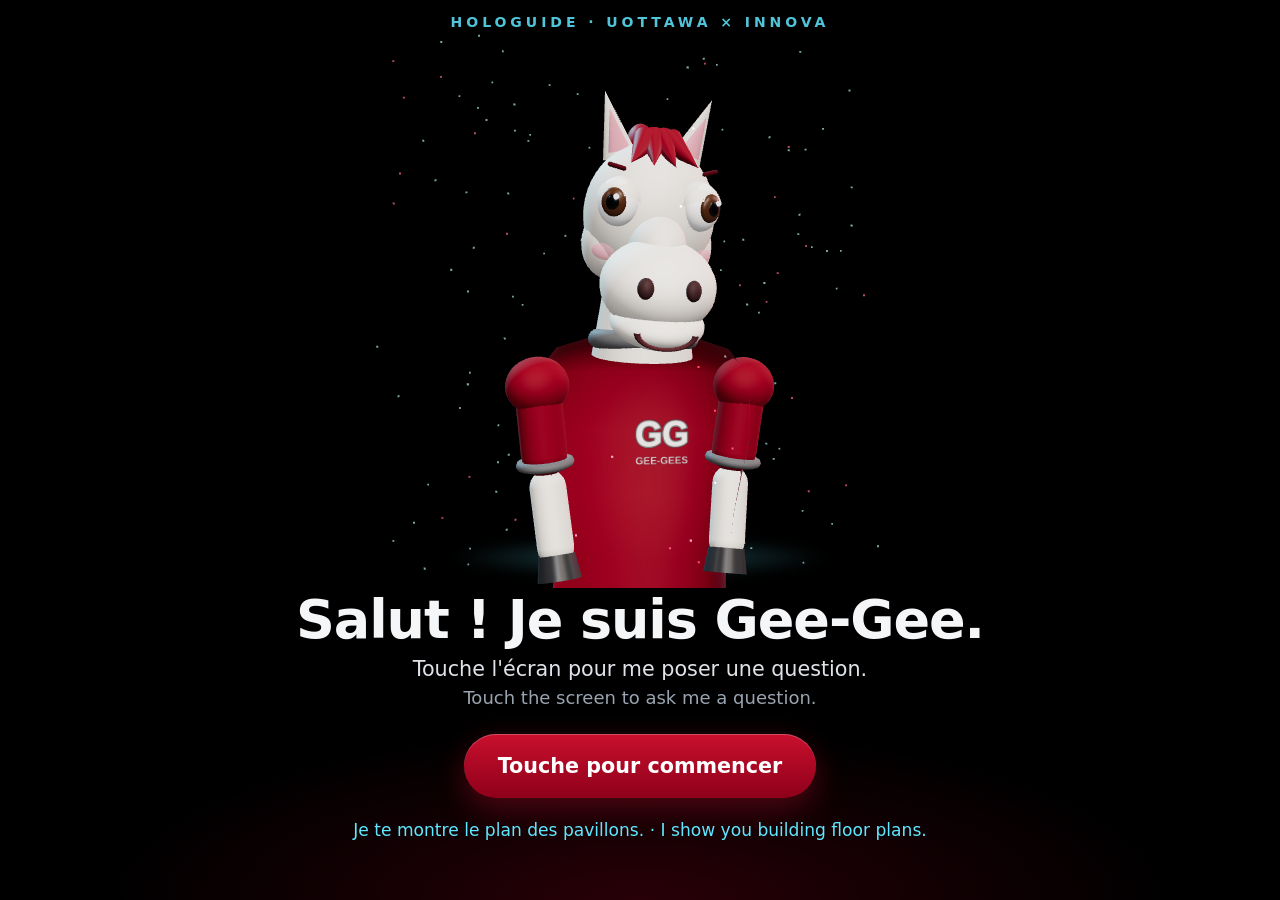
==== index.html @ 5c53a5a4 "Nouvelle interface : une seule réponse à l'écran, texte surligné mot par mot - plus de doublon sous-" ====
<!doctype html>
<html lang="fr">
<head>
<meta charset="utf-8">
<meta name="viewport" content="width=device-width, initial-scale=1, viewport-fit=cover">
<title>HoloGuide uOttawa</title>
<meta name="description" content="HoloGuide : borne holographique d'information de l'Université d'Ottawa, avec Gee-Gee.">
<link rel="stylesheet" href="css/style.css">
</head>
<!-- Fond noir : la boîte holographique rend le noir transparent, seul Gee-Gee « flotte ». -->
<body>
<svg width="0" height="0" style="position:absolute" aria-hidden="true">
  <symbol id="i-mic" viewBox="0 0 24 24"><path fill="currentColor" d="M12 15a3 3 0 0 0 3-3V6a3 3 0 1 0-6 0v6a3 3 0 0 0 3 3Zm5-3a5 5 0 0 1-10 0H5a7 7 0 0 0 6 6.92V21h2v-2.08A7 7 0 0 0 19 12h-2Z"/></symbol>
  <symbol id="i-send" viewBox="0 0 24 24"><path fill="currentColor" d="M3.4 20.4 21 12 3.4 3.6 3.3 10l12.6 2-12.6 2z"/></symbol>
  <symbol id="i-sound" viewBox="0 0 24 24"><path fill="currentColor" d="M4 9v6h4l5 4V5L8 9H4Zm12.5 3a4.5 4.5 0 0 0-2.5-4v8a4.5 4.5 0 0 0 2.5-4Zm-2.5-8.7v2.1a7 7 0 0 1 0 13.2v2.1a9 9 0 0 0 0-17.4Z"/></symbol>
  <symbol id="i-mute" viewBox="0 0 24 24"><path fill="currentColor" d="M4 9v6h4l5 4V5L8 9H4Zm12.6 3 2.7-2.7-1.4-1.4L15.2 10.6l-2.7-2.7-1.4 1.4L13.8 12l-2.7 2.7 1.4 1.4 2.7-2.7 2.7 2.7 1.4-1.4L16.6 12Z"/></symbol>
  <symbol id="i-contrast" viewBox="0 0 24 24"><path fill="currentColor" d="M12 2a10 10 0 1 0 0 20 10 10 0 0 0 0-20Zm0 18V4a8 8 0 0 1 0 16Z"/></symbol>
  <symbol id="i-history" viewBox="0 0 24 24"><path fill="currentColor" d="M13 3a9 9 0 0 0-9 9H1l4 4 4-4H6a7 7 0 1 1 2.05 4.95l-1.42 1.42A9 9 0 1 0 13 3Zm-1 5v5l4.25 2.52.77-1.28-3.52-2.09V8H12Z"/></symbol>
  <symbol id="i-back" viewBox="0 0 24 24"><path fill="currentColor" d="M15.4 7.4 14 6l-6 6 6 6 1.4-1.4L10.8 12z"/></symbol>
  <symbol id="i-next" viewBox="0 0 24 24"><path fill="currentColor" d="M8.6 16.6 10 18l6-6-6-6-1.4 1.4 4.6 4.6z"/></symbol>
  <symbol id="i-close" viewBox="0 0 24 24"><path fill="currentColor" d="M19 6.4 17.6 5 12 10.6 6.4 5 5 6.4l5.6 5.6L5 17.6 6.4 19l5.6-5.6 5.6 5.6 1.4-1.4-5.6-5.6z"/></symbol>
  <symbol id="i-replay" viewBox="0 0 24 24"><path fill="currentColor" d="M12 5V1L7 6l5 5V7a6 6 0 1 1-6 6H4a8 8 0 1 0 8-8Z"/></symbol>
  <symbol id="i-link" viewBox="0 0 24 24"><path fill="currentColor" d="M14 3v2h3.6l-9.8 9.8 1.4 1.4L19 6.4V10h2V3h-7ZM19 19H5V5h7V3H5a2 2 0 0 0-2 2v14a2 2 0 0 0 2 2h14a2 2 0 0 0 2-2v-7h-2v7Z"/></symbol>
</svg>

<!-- 1. Veille -->
<section id="attract" class="screen active" tabindex="0" aria-label="Commencer · Start">
  <div class="glow"></div>
  <p class="eyebrow">HoloGuide · uOttawa × INNOVA</p>
  <div class="stage hero" data-view="wide"></div>
  <div class="attract-text">
    <h1 data-t="attractTitle"></h1>
    <p class="lead" data-t="attractSub"></p>
    <p class="lead en" id="attractEn"></p>
    <button class="cta pulse" type="button" data-t="touchStart"></button>
    <p class="tip" id="tip" aria-live="polite"></p>
  </div>
</section>

<!-- 2. Accueil : langue et profil -->
<section id="start" class="screen" aria-labelledby="welcomeTitle">
  <div class="glow"></div>
  <div class="stage small" data-view="bust"></div>
  <div class="sheet center">
    <h1 id="welcomeTitle" data-t="welcome"></h1>
    <p class="label" data-t="chooseLang"></p>
    <div class="tiles two">
      <button class="tile" data-lang="fr"><span class="big">FR</span><span>Français</span></button>
      <button class="tile" data-lang="en"><span class="big">EN</span><span>English</span></button>
    </div>
    <p class="label" data-t="chooseProfile"></p>
    <div class="tiles three">
      <button class="tile" data-profile="student"><span class="emoji">🎓</span><span data-profile-label></span></button>
      <button class="tile" data-profile="staff"><span class="emoji">💼</span><span data-profile-label></span></button>
      <button class="tile" data-profile="visitor"><span class="emoji">👋</span><span data-profile-label></span></button>
    </div>
    <button class="cta wide" id="go" data-t="go"></button>
    <p class="fine" data-t="privacy"></p>
  </div>
</section>

<!-- 3. Conversation : Gee-Gee en haut, une seule réponse à la fois en dessous -->
<section id="chat" class="screen">
  <header class="topbar">
    <button class="brand" id="brand">Holo<b>Guide</b></button>
    <div class="tools">
      <button id="langBtn" class="round txt"></button>
      <button id="textBtn" class="round txt" data-aria="textUp">Aa</button>
      <button id="contrastBtn" class="round" data-aria="contrast" aria-pressed="false"><svg><use href="#i-contrast"/></svg></button>
      <button id="voiceBtn" class="round" data-aria="voice" aria-pressed="true"><svg><use href="#i-sound"/></svg></button>
      <button id="historyBtn" class="round" data-aria="history"><svg><use href="#i-history"/></svg><span class="count" id="histCount" hidden></span></button>
      <button id="endBtn" class="end" data-t="end"></button>
    </div>
  </header>
  <div class="stage" data-view="bust"></div>
  <main id="view" class="sheet scroll" aria-live="polite"></main>
  <form id="askForm" class="askbar">
    <label class="sr" for="askInput" data-t="ask"></label>
    <input id="askInput" autocomplete="off" enterkeyhint="send" data-ph="askPh">
    <button type="button" id="micBtn" class="mic" data-aria="mic"><svg><use href="#i-mic"/></svg></button>
    <button type="submit" class="send" data-aria="send"><svg><use href="#i-send"/></svg></button>
  </form>
</section>

<!-- 4. Fin : code QR et satisfaction -->
<section id="end" class="screen">
  <div class="glow"></div>
  <div class="sheet center">
    <h1 data-t="endTitle"></h1>
    <p class="lead" id="qrText"></p>
    <div id="qr" class="qr"></div>
    <p class="label" data-t="rate"></p>
    <div class="tiles three" id="rating">
      <button class="tile face" data-rate="0" aria-label="😞"><span class="emoji">😞</span></button>
      <button class="tile face" data-rate="1" aria-label="😐"><span class="emoji">😐</span></button>
      <button class="tile face" data-rate="2" aria-label="😀"><span class="emoji">😀</span></button>
    </div>
    <button class="cta wide" id="doneBtn" data-t="done"></button>
    <p class="fine" id="closing"></p>
  </div>
</section>

<!-- Historique (transcription complète de la session) -->
<div id="history" class="overlay" hidden role="dialog" aria-labelledby="historyTitle">
  <div class="drawer">
    <div class="drawer-head"><h2 id="historyTitle" data-t="history"></h2><button class="round" id="closeHistory" data-aria="close"><svg><use href="#i-close"/></svg></button></div>
    <ol id="historyList" class="history"></ol>
  </div>
</div>

<!-- Plan agrandi -->
<div id="lightbox" class="overlay" hidden role="dialog"><img id="lightboxImg" alt=""><button class="round close-corner" id="closeLightbox" data-aria="close"><svg><use href="#i-close"/></svg></button></div>

<!-- Inactivité -->
<div id="idle" class="overlay" hidden role="alertdialog" aria-labelledby="idleTitle">
  <div class="sheet center small"><h2 id="idleTitle" data-t="idleTitle"></h2><p class="countdown" id="idleText"></p><button class="cta wide" id="stayBtn" data-t="stay"></button></div>
</div>

<!-- Tableau de bord (5 touches sur « HoloGuide » ou Maj+A) -->
<div id="admin" class="overlay" hidden role="dialog" aria-labelledby="adminTitle">
  <div class="sheet small"><h2 id="adminTitle" data-t="admin"></h2><dl id="stats" class="stats"></dl>
    <div class="row"><button class="ghost" id="resetStats" data-t="reset"></button><button class="cta" id="closeAdmin" data-t="close"></button></div></div>
</div>

<script src="vendor/qrcode.js"></script>
<script type="importmap">
{ "imports": { "three": "./vendor/three/three.module.js", "three/addons/": "./vendor/three/addons/" } }
</script>
<script type="module" src="js/app.js"></script>
</body>
</html>
---- css/style.css ----
/* HoloGuide : borne tactile verticale. Fond noir pur (transparent dans la boîte holographique),
   panneaux en verre sombre, accents grenat uOttawa, touches de cyan « hologramme ». */
:root {
  --bg: #000; --glass: rgba(255, 255, 255, .055); --glass-2: rgba(255, 255, 255, .09); --edge: rgba(255, 255, 255, .12);
  --text: #f5f6f8; --muted: #9aa4b0; --garnet: #8f001a; --garnet-2: #c8102e; --holo: #5ee7ff;
  --radius: 22px; --scale: 1; font-size: calc(18px * var(--scale));
}
* { box-sizing: border-box; }
html, body { margin: 0; height: 100%; background: var(--bg); color: var(--text); }
body { font-family: "Segoe UI Variable", "Segoe UI", system-ui, -apple-system, Roboto, Arial, sans-serif; overflow: hidden; -webkit-font-smoothing: antialiased; -webkit-tap-highlight-color: transparent; }
button, input { font: inherit; color: inherit; }
button { cursor: pointer; border: 0; background: none; }
svg { width: 1.25em; height: 1.25em; display: block; }
:focus-visible { outline: 3px solid var(--holo); outline-offset: 3px; }
.sr { position: absolute; width: 1px; height: 1px; overflow: hidden; clip: rect(0 0 0 0); }
[hidden] { display: none !important; }

/* ---------- Structure des écrans ---------- */
.screen { display: none; position: relative; height: 100dvh; padding: max(14px, env(safe-area-inset-top)) 18px max(16px, env(safe-area-inset-bottom)); flex-direction: column; align-items: center; isolation: isolate; }
.screen.active { display: flex; animation: enter .45s ease both; }
@keyframes enter { from { opacity: 0; transform: translateY(12px); } }
.glow { position: absolute; inset: auto 0 0; height: 55%; z-index: -1; pointer-events: none;
  background: radial-gradient(60% 50% at 50% 100%, rgba(143, 0, 26, .28), transparent 70%); }

/* Scène de Gee-Gee, avec un halo au sol */
.stage { position: relative; width: 100%; max-width: 820px; height: 36vh; min-height: 230px; flex: none; }
.stage::after { content: ""; position: absolute; left: 50%; bottom: 2%; width: 46%; height: 7%; transform: translateX(-50%); z-index: -1;
  background: radial-gradient(closest-side, rgba(94, 231, 255, .35), transparent); filter: blur(6px); }
.stage.hero { flex: 1; height: auto; min-height: 0; max-height: 62vh; }
.stage.small { height: 24vh; min-height: 170px; }
.geegee, .geegee canvas { position: absolute; inset: 0; width: 100%; height: 100%; display: block; }

/* Panneau de verre */
.sheet { width: 100%; max-width: 820px; background: var(--glass); border: 1px solid var(--edge); border-radius: var(--radius);
  padding: 22px; backdrop-filter: blur(14px); -webkit-backdrop-filter: blur(14px); box-shadow: 0 20px 60px rgba(0, 0, 0, .5); }
.sheet.center { text-align: center; }
.sheet.small { max-width: 460px; }
.sheet h1 { margin: 0 0 6px; font-size: 1.9rem; letter-spacing: -.01em; }
.sheet h2 { margin: 0 0 10px; font-size: 1.3rem; }
.label { margin: 22px 0 10px; color: var(--muted); font-size: .85rem; font-weight: 600; letter-spacing: .08em; text-transform: uppercase; }
.lead { margin: 6px 0 0; font-size: 1.15rem; color: #dfe3e8; }
.fine { margin: 18px 0 0; color: var(--muted); font-size: .8rem; line-height: 1.4; }
.row { display: flex; gap: 10px; justify-content: flex-end; margin-top: 14px; }

/* Boutons */
.cta { display: inline-flex; align-items: center; justify-content: center; gap: 10px; min-height: 64px; padding: 0 34px; border-radius: 999px;
  background: linear-gradient(180deg, var(--garnet-2), var(--garnet)); color: #fff; font-weight: 700; font-size: 1.15rem;
  box-shadow: 0 10px 30px rgba(200, 16, 46, .35), inset 0 1px 0 rgba(255, 255, 255, .25); transition: transform .15s; }
.cta:active { transform: scale(.97); }
.cta.wide { width: 100%; margin-top: 24px; }
.cta.pulse { animation: pulse 2.2s ease-in-out infinite; }
@keyframes pulse { 0%, 100% { box-shadow: 0 0 0 0 rgba(200, 16, 46, .55), 0 10px 30px rgba(200, 16, 46, .35); } 60% { box-shadow: 0 0 0 18px rgba(200, 16, 46, 0), 0 10px 30px rgba(200, 16, 46, .35); } }
.ghost { min-height: 52px; padding: 0 22px; border-radius: 999px; border: 1px solid var(--edge); background: var(--glass); }
.round { position: relative; width: 52px; height: 52px; border-radius: 50%; display: grid; place-items: center; background: var(--glass); border: 1px solid var(--edge); flex: none; }
.round.txt { font-weight: 700; font-size: .95rem; }
.round[aria-pressed="true"] { border-color: var(--holo); box-shadow: 0 0 14px rgba(94, 231, 255, .35); }
.round .count { position: absolute; top: -4px; right: -4px; min-width: 22px; height: 22px; padding: 0 6px; border-radius: 11px; background: var(--garnet-2); font-size: .72rem; font-weight: 700; display: grid; place-items: center; }

/* Tuiles (langue, profil, sujets, satisfaction) */
.tiles { display: grid; gap: 12px; }
.tiles.two { grid-template-columns: repeat(2, 1fr); }
.tiles.three { grid-template-columns: repeat(3, 1fr); }
.tile { display: flex; flex-direction: column; align-items: center; justify-content: center; gap: 6px; min-height: 104px; padding: 14px 10px;
  border-radius: 18px; background: var(--glass); border: 1.5px solid var(--edge); transition: border-color .2s, background .2s, transform .15s; }
.tile:active { transform: scale(.97); }
.tile[aria-pressed="true"] { border-color: var(--garnet-2); background: rgba(200, 16, 46, .16); box-shadow: 0 0 0 3px rgba(200, 16, 46, .2); }
.tile .big { font-size: 1.8rem; font-weight: 800; letter-spacing: .04em; }
.tile .emoji { font-size: 2rem; line-height: 1; }
.tile.face .emoji { font-size: 2.6rem; }

/* ---------- Veille ---------- */
#attract { cursor: pointer; text-align: center; }
.eyebrow { margin: 0; color: var(--holo); font-size: .78rem; font-weight: 600; letter-spacing: .28em; text-transform: uppercase; opacity: .85; }
.attract-text h1 { margin: 0; font-size: clamp(2rem, 5vw, 3rem); letter-spacing: -.02em; }
.attract-text .lead.en { color: var(--muted); font-size: 1rem; }
.attract-text .cta { margin-top: 26px; }
.tip { margin: 22px 0 0; min-height: 1.5em; color: var(--holo); font-size: .95rem; }

/* ---------- Accueil ---------- */
#start { justify-content: center; gap: 8px; }

/* ---------- Conversation ---------- */
#chat { gap: 10px; }
.topbar { width: 100%; max-width: 820px; display: flex; align-items: center; justify-content: space-between; gap: 10px; flex: none; }
.brand { font-size: 1.15rem; letter-spacing: .02em; color: #fff; padding: 6px 2px; }
.brand b { color: var(--garnet-2); }
.tools { display: flex; align-items: center; gap: 8px; }
.end { min-height: 52px; padding: 0 20px; border-radius: 999px; background: rgba(200, 16, 46, .18); border: 1px solid rgba(200, 16, 46, .6); font-weight: 700; }
#chat .stage { height: 32vh; }
.sheet.scroll { flex: 1; min-height: 0; overflow-y: auto; padding: 22px 22px 18px; scrollbar-width: thin; }

/* Contenu du panneau : accueil, réponse, sujet */
.view-title { margin: 0 0 4px; font-size: 1.35rem; }
.spoken { margin: 0; font-size: 1.22rem; line-height: 1.55; color: #e9ecf0; }
.spoken .w { transition: color .15s, background .15s; border-radius: 4px; }
.spoken.reading .w { color: #8b95a1; }
.spoken.reading .w.said { color: #fff; }
.spoken.reading .w.now { color: #fff; background: rgba(200, 16, 46, .45); }
.asked { display: inline-flex; align-items: center; gap: 8px; margin: 0 0 12px; padding: 6px 14px; border-radius: 999px; background: rgba(94, 231, 255, .08); border: 1px solid rgba(94, 231, 255, .25); color: #cfefff; font-size: .9rem; }
.asked::before { content: "❝"; color: var(--holo); }
.plan { position: relative; display: block; width: 100%; margin: 16px 0 4px; padding: 0; border-radius: 16px; overflow: hidden; background: #fff; }
.plan img { display: block; width: 100%; max-height: 300px; object-fit: contain; }
.plan span { position: absolute; right: 10px; bottom: 10px; padding: 6px 12px; border-radius: 999px; background: rgba(0, 0, 0, .7); color: #fff; font-size: .8rem; }
.foot { display: flex; flex-wrap: wrap; align-items: center; gap: 8px; margin-top: 16px; }
.src { display: inline-flex; align-items: center; gap: 8px; min-height: 44px; padding: 0 14px; border-radius: 999px; background: var(--glass-2); border: 1px solid var(--edge); color: var(--text); text-decoration: none; font-size: .88rem; }
.src svg { width: 1em; height: 1em; color: var(--holo); }
.src.alert { border-color: rgba(200, 16, 46, .7); background: rgba(200, 16, 46, .2); font-weight: 700; }
.meta { width: 100%; margin: 6px 0 0; color: var(--muted); font-size: .8rem; }
.actions { display: flex; align-items: center; gap: 8px; margin-top: 14px; color: var(--muted); font-size: .9rem; }
.actions .spacer { flex: 1; }
.actions .round { width: 46px; height: 46px; font-size: 1.15rem; }
.section { margin: 22px 0 10px; color: var(--muted); font-size: .78rem; font-weight: 600; letter-spacing: .1em; text-transform: uppercase; }
.list { display: grid; gap: 8px; margin: 0; padding: 0; list-style: none; }
.list button { width: 100%; display: flex; align-items: center; justify-content: space-between; gap: 12px; min-height: 58px; padding: 10px 16px;
  border-radius: 16px; background: var(--glass); border: 1px solid var(--edge); text-align: left; line-height: 1.3; }
.list button svg { flex: none; color: var(--muted); }
.list button:active { background: var(--glass-2); }
.topics-grid { display: grid; grid-template-columns: repeat(3, 1fr); gap: 10px; }
.topics-grid .tile { min-height: 96px; font-size: .9rem; line-height: 1.2; text-align: center; }
.back { display: inline-flex; align-items: center; gap: 4px; min-height: 44px; padding: 0 14px 0 8px; margin: -6px 0 10px -6px; border-radius: 999px; color: var(--muted); }

/* Barre de question */
.askbar { width: 100%; max-width: 820px; display: flex; align-items: center; gap: 10px; padding: 8px; flex: none;
  background: var(--glass); border: 1px solid var(--edge); border-radius: 999px; }
.askbar input { flex: 1; min-width: 0; height: 56px; padding: 0 18px; background: none; border: 0; outline: none; font-size: 1.05rem; }
.askbar input::placeholder { color: var(--muted); }
.mic, .send { width: 60px; height: 60px; border-radius: 50%; display: grid; place-items: center; flex: none; }
.mic { background: var(--glass-2); border: 1px solid var(--edge); }
.mic svg, .send svg { width: 26px; height: 26px; }
.mic.on { background: var(--garnet-2); border-color: var(--garnet-2); animation: pulse 1.2s infinite; }
.send { background: linear-gradient(180deg, var(--garnet-2), var(--garnet)); }

/* ---------- Fin ---------- */
#end { justify-content: center; }
.qr { display: flex; justify-content: center; margin: 18px 0 4px; }
.qr svg { width: min(250px, 60vw); height: auto; padding: 12px; background: #fff; border-radius: 18px; }

/* ---------- Fenêtres ---------- */
.overlay { position: fixed; inset: 0; z-index: 20; display: flex; align-items: center; justify-content: center; padding: 18px; background: rgba(0, 0, 0, .78); animation: enter .25s ease both; }
.countdown { font-size: 1.1rem; color: var(--muted); }
.drawer { width: 100%; max-width: 820px; max-height: 80dvh; display: flex; flex-direction: column; background: #0b0d11; border: 1px solid var(--edge); border-radius: var(--radius); padding: 18px; align-self: flex-end; }
.drawer-head { display: flex; align-items: center; justify-content: space-between; margin-bottom: 10px; }
.drawer-head h2 { margin: 0; }
.history { margin: 0; padding: 0; list-style: none; overflow-y: auto; display: grid; gap: 10px; }
.history li { padding: 14px 16px; border-radius: 16px; background: var(--glass); border: 1px solid var(--edge); }
.history .q { margin: 0 0 6px; color: #cfefff; font-weight: 600; }
.history .a { margin: 0; color: #d6dae0; line-height: 1.45; font-size: .95rem; }
.history .empty { color: var(--muted); }
#lightbox img { max-width: 100%; max-height: 90dvh; border-radius: 16px; background: #fff; }
.close-corner { position: absolute; top: 18px; right: 18px; }
.stats { display: grid; grid-template-columns: 1fr auto; gap: 8px 18px; margin: 0; }
.stats dt { color: var(--muted); }
.stats dd { margin: 0; font-weight: 700; text-align: right; }

/* ---------- Contraste élevé ---------- */
body.contrast { --glass: #000; --glass-2: #000; --edge: #fff; --muted: #fff; --holo: #ffe600; }
body.contrast .spoken.reading .w { color: #fff; }
body.contrast .spoken.reading .w.now { background: #ffe600; color: #000; }
body.contrast .glow, body.contrast .stage::after { display: none; }

@media (max-width: 560px) {
  :root { font-size: calc(16px * var(--scale)); }
  .screen { padding-inline: 12px; }
  .round { width: 44px; height: 44px; }
  .tools { gap: 6px; }
  .end { padding: 0 14px; min-height: 44px; }
  .topics-grid { grid-template-columns: repeat(2, 1fr); }
  .tile { min-height: 92px; }
}
@media (prefers-reduced-motion: reduce) { * { animation: none !important; transition: none !important; } }

/* Rappel discret (fin des 3 minutes, micro) */
.toast { position: fixed; left: 50%; top: 18px; transform: translateX(-50%); z-index: 30; width: min(92vw, 640px); padding: 14px 18px;
  border-radius: 16px; background: #14181f; border: 1px solid rgba(200, 16, 46, .6); box-shadow: 0 12px 40px rgba(0, 0, 0, .6); text-align: center; animation: enter .3s ease both; }
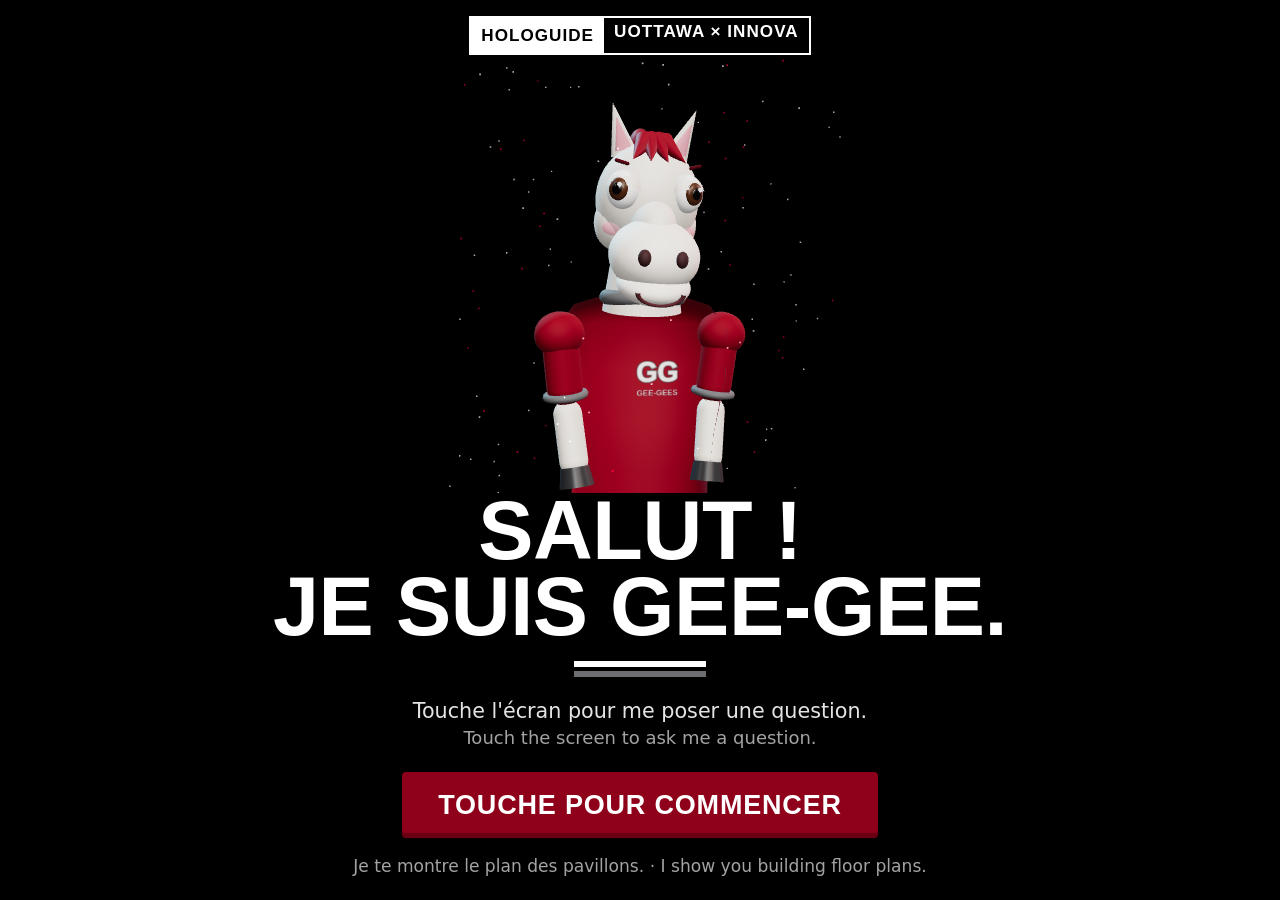
==== commit 9e28c752: "Nouveau style « maillot des Gee-Gees » - aplats grenat et gris, typographie condensée sportive, band" ====
--- a/index.html
+++ b/index.html
@@ -25,11 +25,11 @@
 
 <!-- 1. Veille -->
 <section id="attract" class="screen active" tabindex="0" aria-label="Commencer · Start">
-  <div class="glow"></div>
-  <p class="eyebrow">HoloGuide · uOttawa × INNOVA</p>
+  <p class="kicker"><span>HoloGuide</span> uOttawa × INNOVA</p>
   <div class="stage hero" data-view="wide"></div>
   <div class="attract-text">
-    <h1 data-t="attractTitle"></h1>
+    <h1 class="display" data-t="attractTitle"></h1>
+    <div class="stripes" aria-hidden="true"></div>
     <p class="lead" data-t="attractSub"></p>
     <p class="lead en" id="attractEn"></p>
     <button class="cta pulse" type="button" data-t="touchStart"></button>
@@ -39,7 +39,6 @@
 
 <!-- 2. Accueil : langue et profil -->
 <section id="start" class="screen" aria-labelledby="welcomeTitle">
-  <div class="glow"></div>
   <div class="stage small" data-view="bust"></div>
   <div class="sheet center">
     <h1 id="welcomeTitle" data-t="welcome"></h1>
@@ -50,9 +49,9 @@
     </div>
     <p class="label" data-t="chooseProfile"></p>
     <div class="tiles three">
-      <button class="tile" data-profile="student"><span class="emoji">🎓</span><span data-profile-label></span></button>
-      <button class="tile" data-profile="staff"><span class="emoji">💼</span><span data-profile-label></span></button>
-      <button class="tile" data-profile="visitor"><span class="emoji">👋</span><span data-profile-label></span></button>
+      <button class="tile" data-profile="student"><span class="num">01</span><span data-profile-label></span></button>
+      <button class="tile" data-profile="staff"><span class="num">02</span><span data-profile-label></span></button>
+      <button class="tile" data-profile="visitor"><span class="num">03</span><span data-profile-label></span></button>
     </div>
     <button class="cta wide" id="go" data-t="go"></button>
     <p class="fine" data-t="privacy"></p>
@@ -62,7 +61,7 @@
 <!-- 3. Conversation : Gee-Gee en haut, une seule réponse à la fois en dessous -->
 <section id="chat" class="screen">
   <header class="topbar">
-    <button class="brand" id="brand">Holo<b>Guide</b></button>
+    <button class="brand" id="brand"><span class="gg">GG</span>HoloGuide</button>
     <div class="tools">
       <button id="langBtn" class="round txt"></button>
       <button id="textBtn" class="round txt" data-aria="textUp">Aa</button>
@@ -84,16 +83,15 @@
 
 <!-- 4. Fin : code QR et satisfaction -->
 <section id="end" class="screen">
-  <div class="glow"></div>
   <div class="sheet center">
     <h1 data-t="endTitle"></h1>
     <p class="lead" id="qrText"></p>
     <div id="qr" class="qr"></div>
     <p class="label" data-t="rate"></p>
     <div class="tiles three" id="rating">
-      <button class="tile face" data-rate="0" aria-label="😞"><span class="emoji">😞</span></button>
-      <button class="tile face" data-rate="1" aria-label="😐"><span class="emoji">😐</span></button>
-      <button class="tile face" data-rate="2" aria-label="😀"><span class="emoji">😀</span></button>
+      <button class="tile" data-rate="0"><span data-t="rate0"></span></button>
+      <button class="tile" data-rate="1"><span data-t="rate1"></span></button>
+      <button class="tile" data-rate="2"><span data-t="rate2"></span></button>
     </div>
     <button class="cta wide" id="doneBtn" data-t="done"></button>
     <p class="fine" id="closing"></p>
--- a/css/style.css
+++ b/css/style.css
@@ -1,174 +1,175 @@
-/* HoloGuide : borne tactile verticale. Fond noir pur (transparent dans la boîte holographique),
-   panneaux en verre sombre, accents grenat uOttawa, touches de cyan « hologramme ». */
+/* HoloGuide — identité « maillot des Gee-Gees » : noir pur (transparent dans la boîte holographique),
+   aplats grenat, gris uOttawa, typographie condensée sportive, bandes de maillot, numéros d'affichage.
+   Pas d'effet de verre, pas de dégradé, pas d'émoji. */
 :root {
-  --bg: #000; --glass: rgba(255, 255, 255, .055); --glass-2: rgba(255, 255, 255, .09); --edge: rgba(255, 255, 255, .12);
-  --text: #f5f6f8; --muted: #9aa4b0; --garnet: #8f001a; --garnet-2: #c8102e; --holo: #5ee7ff;
-  --radius: 22px; --scale: 1; font-size: calc(18px * var(--scale));
+  --black: #000; --ink: #0d0d0e; --ink-2: #161617; --line: #2b2b2d; --white: #fff; --muted: #a3a3a6; --grey: #6d6e71;
+  --garnet: #8f001a; --garnet-hi: #b0002a;
+  --cond: "Bahnschrift Condensed", "Bahnschrift", "Roboto Condensed", "Arial Narrow", "Helvetica Neue", Arial, sans-serif;
+  --body: "Segoe UI", system-ui, -apple-system, Roboto, Arial, sans-serif;
+  --scale: 1; font-size: calc(18px * var(--scale));
 }
 * { box-sizing: border-box; }
-html, body { margin: 0; height: 100%; background: var(--bg); color: var(--text); }
-body { font-family: "Segoe UI Variable", "Segoe UI", system-ui, -apple-system, Roboto, Arial, sans-serif; overflow: hidden; -webkit-font-smoothing: antialiased; -webkit-tap-highlight-color: transparent; }
+html, body { margin: 0; height: 100%; background: var(--black); color: var(--white); }
+body { font-family: var(--body); overflow: hidden; -webkit-font-smoothing: antialiased; -webkit-tap-highlight-color: transparent; }
 button, input { font: inherit; color: inherit; }
 button { cursor: pointer; border: 0; background: none; }
-svg { width: 1.25em; height: 1.25em; display: block; }
-:focus-visible { outline: 3px solid var(--holo); outline-offset: 3px; }
+svg { width: 1.2em; height: 1.2em; display: block; }
+:focus-visible { outline: 3px solid var(--white); outline-offset: 3px; }
 .sr { position: absolute; width: 1px; height: 1px; overflow: hidden; clip: rect(0 0 0 0); }
 [hidden] { display: none !important; }
+.cond, .display, h1, h2, .cta, .end, .tile, .topics, .kicker, .label, .section, .brand { font-family: var(--cond); font-stretch: condensed; }
 
-/* ---------- Structure des écrans ---------- */
-.screen { display: none; position: relative; height: 100dvh; padding: max(14px, env(safe-area-inset-top)) 18px max(16px, env(safe-area-inset-bottom)); flex-direction: column; align-items: center; isolation: isolate; }
-.screen.active { display: flex; animation: enter .45s ease both; }
-@keyframes enter { from { opacity: 0; transform: translateY(12px); } }
-.glow { position: absolute; inset: auto 0 0; height: 55%; z-index: -1; pointer-events: none;
-  background: radial-gradient(60% 50% at 50% 100%, rgba(143, 0, 26, .28), transparent 70%); }
+/* ---------- Écrans ---------- */
+.screen { display: none; height: 100dvh; padding: max(16px, env(safe-area-inset-top)) 20px max(18px, env(safe-area-inset-bottom)); flex-direction: column; align-items: center; }
+.screen.active { display: flex; animation: in .3s ease-out both; }
+@keyframes in { from { opacity: 0; } }
 
-/* Scène de Gee-Gee, avec un halo au sol */
 .stage { position: relative; width: 100%; max-width: 820px; height: 36vh; min-height: 230px; flex: none; }
-.stage::after { content: ""; position: absolute; left: 50%; bottom: 2%; width: 46%; height: 7%; transform: translateX(-50%); z-index: -1;
-  background: radial-gradient(closest-side, rgba(94, 231, 255, .35), transparent); filter: blur(6px); }
-.stage.hero { flex: 1; height: auto; min-height: 0; max-height: 62vh; }
+.stage.hero { flex: 1; height: auto; min-height: 0; max-height: 58vh; }
 .stage.small { height: 24vh; min-height: 170px; }
 .geegee, .geegee canvas { position: absolute; inset: 0; width: 100%; height: 100%; display: block; }
 
-/* Panneau de verre */
-.sheet { width: 100%; max-width: 820px; background: var(--glass); border: 1px solid var(--edge); border-radius: var(--radius);
-  padding: 22px; backdrop-filter: blur(14px); -webkit-backdrop-filter: blur(14px); box-shadow: 0 20px 60px rgba(0, 0, 0, .5); }
+/* Bandes de maillot (blanc + gris), motif récurrent */
+.stripes { width: 132px; height: 22px; margin: 16px auto; background: linear-gradient(var(--white) 0 6px, transparent 6px 10px, var(--grey) 10px 16px, transparent 16px); }
+
+/* Panneau : aplat noir, bande grenat en haut comme un col de maillot */
+.sheet { width: 100%; max-width: 820px; background: var(--ink); border: 1px solid var(--line); border-top: 6px solid var(--garnet); border-radius: 4px; padding: 22px; }
 .sheet.center { text-align: center; }
-.sheet.small { max-width: 460px; }
-.sheet h1 { margin: 0 0 6px; font-size: 1.9rem; letter-spacing: -.01em; }
-.sheet h2 { margin: 0 0 10px; font-size: 1.3rem; }
-.label { margin: 22px 0 10px; color: var(--muted); font-size: .85rem; font-weight: 600; letter-spacing: .08em; text-transform: uppercase; }
-.lead { margin: 6px 0 0; font-size: 1.15rem; color: #dfe3e8; }
+.sheet.small { max-width: 480px; }
+.sheet h1 { margin: 0; font-size: 2.4rem; font-weight: 700; text-transform: uppercase; line-height: 1; letter-spacing: .01em; }
+.sheet h2 { margin: 0 0 12px; font-size: 1.6rem; font-weight: 700; text-transform: uppercase; line-height: 1.05; }
+.label { margin: 24px 0 10px; color: var(--muted); font-size: 1rem; font-weight: 600; text-transform: uppercase; letter-spacing: .04em; }
+.lead { margin: 8px 0 0; font-size: 1.15rem; color: #e4e4e6; }
 .fine { margin: 18px 0 0; color: var(--muted); font-size: .8rem; line-height: 1.4; }
-.row { display: flex; gap: 10px; justify-content: flex-end; margin-top: 14px; }
+.row { display: flex; gap: 10px; justify-content: flex-end; margin-top: 16px; }
 
 /* Boutons */
-.cta { display: inline-flex; align-items: center; justify-content: center; gap: 10px; min-height: 64px; padding: 0 34px; border-radius: 999px;
-  background: linear-gradient(180deg, var(--garnet-2), var(--garnet)); color: #fff; font-weight: 700; font-size: 1.15rem;
-  box-shadow: 0 10px 30px rgba(200, 16, 46, .35), inset 0 1px 0 rgba(255, 255, 255, .25); transition: transform .15s; }
-.cta:active { transform: scale(.97); }
-.cta.wide { width: 100%; margin-top: 24px; }
-.cta.pulse { animation: pulse 2.2s ease-in-out infinite; }
-@keyframes pulse { 0%, 100% { box-shadow: 0 0 0 0 rgba(200, 16, 46, .55), 0 10px 30px rgba(200, 16, 46, .35); } 60% { box-shadow: 0 0 0 18px rgba(200, 16, 46, 0), 0 10px 30px rgba(200, 16, 46, .35); } }
-.ghost { min-height: 52px; padding: 0 22px; border-radius: 999px; border: 1px solid var(--edge); background: var(--glass); }
-.round { position: relative; width: 52px; height: 52px; border-radius: 50%; display: grid; place-items: center; background: var(--glass); border: 1px solid var(--edge); flex: none; }
-.round.txt { font-weight: 700; font-size: .95rem; }
-.round[aria-pressed="true"] { border-color: var(--holo); box-shadow: 0 0 14px rgba(94, 231, 255, .35); }
-.round .count { position: absolute; top: -4px; right: -4px; min-width: 22px; height: 22px; padding: 0 6px; border-radius: 11px; background: var(--garnet-2); font-size: .72rem; font-weight: 700; display: grid; place-items: center; }
+.cta { display: inline-flex; align-items: center; justify-content: center; min-height: 66px; padding: 0 36px; background: var(--garnet); color: var(--white);
+  border-radius: 4px; font-size: 1.5rem; font-weight: 700; text-transform: uppercase; letter-spacing: .03em; box-shadow: inset 0 -5px 0 rgba(0, 0, 0, .25); }
+.cta:active { background: var(--garnet-hi); transform: translateY(1px); }
+.cta.wide { width: 100%; margin-top: 26px; }
+.ghost { min-height: 52px; padding: 0 22px; border: 2px solid var(--line); border-radius: 4px; text-transform: uppercase; font-family: var(--cond); font-weight: 700; }
+.round { position: relative; width: 50px; height: 50px; display: grid; place-items: center; border: 2px solid var(--line); border-radius: 4px; background: var(--ink); flex: none; }
+.round.txt { font-family: var(--cond); font-weight: 700; font-size: 1.1rem; }
+.round[aria-pressed="true"] { background: var(--white); color: var(--black); border-color: var(--white); }
+.round .count { position: absolute; top: -8px; right: -8px; min-width: 22px; height: 22px; padding: 0 5px; background: var(--garnet); border-radius: 2px; font: 700 .8rem var(--cond); display: grid; place-items: center; color: #fff; }
+.chipbtn { min-height: 44px; padding: 0 16px; border: 2px solid var(--line); border-radius: 4px; font-weight: 600; }
 
-/* Tuiles (langue, profil, sujets, satisfaction) */
-.tiles { display: grid; gap: 12px; }
+/* Tuiles (langue, profil, satisfaction) */
+.tiles { display: grid; gap: 10px; }
 .tiles.two { grid-template-columns: repeat(2, 1fr); }
 .tiles.three { grid-template-columns: repeat(3, 1fr); }
-.tile { display: flex; flex-direction: column; align-items: center; justify-content: center; gap: 6px; min-height: 104px; padding: 14px 10px;
-  border-radius: 18px; background: var(--glass); border: 1.5px solid var(--edge); transition: border-color .2s, background .2s, transform .15s; }
-.tile:active { transform: scale(.97); }
-.tile[aria-pressed="true"] { border-color: var(--garnet-2); background: rgba(200, 16, 46, .16); box-shadow: 0 0 0 3px rgba(200, 16, 46, .2); }
-.tile .big { font-size: 1.8rem; font-weight: 800; letter-spacing: .04em; }
-.tile .emoji { font-size: 2rem; line-height: 1; }
-.tile.face .emoji { font-size: 2.6rem; }
+.tile { display: flex; flex-direction: column; align-items: flex-start; justify-content: space-between; gap: 10px; min-height: 108px; padding: 14px 16px;
+  background: var(--ink-2); border: 2px solid var(--line); border-radius: 4px; text-align: left; font-size: 1.25rem; font-weight: 700; text-transform: uppercase; line-height: 1.05; }
+.tile .big { font-size: 2.6rem; line-height: .9; }
+.tile .num { font-size: 1.1rem; color: var(--garnet-hi); }
+.tile[aria-pressed="true"] { background: var(--garnet); border-color: var(--garnet); }
+.tile[aria-pressed="true"] .num { color: var(--white); }
+#rating .tile { align-items: center; justify-content: center; text-align: center; min-height: 84px; font-size: 1.5rem; }
 
 /* ---------- Veille ---------- */
 #attract { cursor: pointer; text-align: center; }
-.eyebrow { margin: 0; color: var(--holo); font-size: .78rem; font-weight: 600; letter-spacing: .28em; text-transform: uppercase; opacity: .85; }
-.attract-text h1 { margin: 0; font-size: clamp(2rem, 5vw, 3rem); letter-spacing: -.02em; }
-.attract-text .lead.en { color: var(--muted); font-size: 1rem; }
-.attract-text .cta { margin-top: 26px; }
-.tip { margin: 22px 0 0; min-height: 1.5em; color: var(--holo); font-size: .95rem; }
+.kicker { display: inline-flex; align-items: stretch; margin: 0; font-size: .95rem; font-weight: 700; text-transform: uppercase; letter-spacing: .06em; border: 2px solid var(--white); }
+.kicker span { background: var(--white); color: var(--black); padding: 4px 10px; margin-right: 10px; }
+.kicker { padding-right: 10px; line-height: 1.6; }
+.display { margin: 0; font-size: clamp(2.6rem, 9vw, 4.6rem); font-weight: 700; text-transform: uppercase; line-height: .92; letter-spacing: -.005em; white-space: pre-line; }
+.attract-text .lead { margin: 0; }
+.attract-text .lead.en { color: var(--muted); font-size: 1rem; margin-top: 4px; }
+.attract-text .cta { margin-top: 24px; min-width: min(100%, 420px); }
+.tip { margin: 18px 0 0; min-height: 1.5em; color: var(--muted); font-size: .95rem; }
 
 /* ---------- Accueil ---------- */
-#start { justify-content: center; gap: 8px; }
+#start { justify-content: center; gap: 10px; }
+#start .sheet { text-align: left; }
 
 /* ---------- Conversation ---------- */
-#chat { gap: 10px; }
+#chat { gap: 12px; }
 .topbar { width: 100%; max-width: 820px; display: flex; align-items: center; justify-content: space-between; gap: 10px; flex: none; }
-.brand { font-size: 1.15rem; letter-spacing: .02em; color: #fff; padding: 6px 2px; }
-.brand b { color: var(--garnet-2); }
+.brand { display: flex; align-items: center; gap: 10px; font-size: 1.35rem; font-weight: 700; text-transform: uppercase; letter-spacing: .02em; padding: 0; }
+.brand .gg { display: grid; place-items: center; width: 44px; height: 44px; background: var(--garnet); border-radius: 4px; font-size: 1.3rem; box-shadow: inset 0 -6px 0 var(--white), inset 0 -10px 0 var(--grey); }
 .tools { display: flex; align-items: center; gap: 8px; }
-.end { min-height: 52px; padding: 0 20px; border-radius: 999px; background: rgba(200, 16, 46, .18); border: 1px solid rgba(200, 16, 46, .6); font-weight: 700; }
-#chat .stage { height: 32vh; }
-.sheet.scroll { flex: 1; min-height: 0; overflow-y: auto; padding: 22px 22px 18px; scrollbar-width: thin; }
+.end { min-height: 50px; padding: 0 18px; background: var(--garnet); border-radius: 4px; font-size: 1.15rem; font-weight: 700; text-transform: uppercase; }
+#chat .stage { height: 30vh; border-bottom: 2px solid var(--line); }
+.sheet.scroll { flex: 1; min-height: 0; overflow-y: auto; padding: 22px 22px 20px; scrollbar-width: thin; scrollbar-color: var(--line) transparent; }
 
-/* Contenu du panneau : accueil, réponse, sujet */
-.view-title { margin: 0 0 4px; font-size: 1.35rem; }
-.spoken { margin: 0; font-size: 1.22rem; line-height: 1.55; color: #e9ecf0; }
-.spoken .w { transition: color .15s, background .15s; border-radius: 4px; }
-.spoken.reading .w { color: #8b95a1; }
-.spoken.reading .w.said { color: #fff; }
-.spoken.reading .w.now { color: #fff; background: rgba(200, 16, 46, .45); }
-.asked { display: inline-flex; align-items: center; gap: 8px; margin: 0 0 12px; padding: 6px 14px; border-radius: 999px; background: rgba(94, 231, 255, .08); border: 1px solid rgba(94, 231, 255, .25); color: #cfefff; font-size: .9rem; }
-.asked::before { content: "❝"; color: var(--holo); }
-.plan { position: relative; display: block; width: 100%; margin: 16px 0 4px; padding: 0; border-radius: 16px; overflow: hidden; background: #fff; }
+.view-title { margin: 0 0 14px !important; }
+.asked { margin: 0 0 14px; padding-left: 14px; border-left: 6px solid var(--garnet); font-family: var(--cond); font-stretch: condensed; font-size: 1.7rem; font-weight: 700; text-transform: uppercase; line-height: 1.05; }
+.spoken { margin: 0; font-size: 1.22rem; line-height: 1.55; color: #ececee; }
+.spoken.reading .w { color: #6f6f73; transition: color .12s; }
+.spoken.reading .w.said, .spoken.reading .w.now { color: var(--white); }
+.spoken.reading .w.now { text-decoration: underline 4px var(--garnet-hi); text-underline-offset: 6px; }
+.plan { display: block; width: 100%; margin: 18px 0 0; padding: 10px; background: var(--white); border-radius: 4px; text-align: left; }
 .plan img { display: block; width: 100%; max-height: 300px; object-fit: contain; }
-.plan span { position: absolute; right: 10px; bottom: 10px; padding: 6px 12px; border-radius: 999px; background: rgba(0, 0, 0, .7); color: #fff; font-size: .8rem; }
-.foot { display: flex; flex-wrap: wrap; align-items: center; gap: 8px; margin-top: 16px; }
-.src { display: inline-flex; align-items: center; gap: 8px; min-height: 44px; padding: 0 14px; border-radius: 999px; background: var(--glass-2); border: 1px solid var(--edge); color: var(--text); text-decoration: none; font-size: .88rem; }
-.src svg { width: 1em; height: 1em; color: var(--holo); }
-.src.alert { border-color: rgba(200, 16, 46, .7); background: rgba(200, 16, 46, .2); font-weight: 700; }
-.meta { width: 100%; margin: 6px 0 0; color: var(--muted); font-size: .8rem; }
-.actions { display: flex; align-items: center; gap: 8px; margin-top: 14px; color: var(--muted); font-size: .9rem; }
+.plan span { display: block; margin-top: 8px; color: var(--black); font: 700 .9rem var(--cond); text-transform: uppercase; }
+.foot { display: grid; gap: 6px; margin-top: 18px; }
+.src { display: inline-flex; align-items: center; gap: 8px; min-height: 40px; color: var(--white); font-weight: 600; text-decoration: underline 2px var(--garnet-hi); text-underline-offset: 4px; }
+.src svg { width: 1em; height: 1em; color: var(--muted); }
+.src.alert { justify-self: start; padding: 0 14px; background: var(--garnet); text-decoration: none; border-radius: 4px; font-family: var(--cond); text-transform: uppercase; font-size: 1.15rem; }
+.meta { margin: 6px 0 0; color: var(--muted); font-size: .8rem; }
+.actions { display: flex; align-items: center; gap: 10px; margin-top: 16px; padding-top: 14px; border-top: 1px solid var(--line); color: var(--muted); }
 .actions .spacer { flex: 1; }
-.actions .round { width: 46px; height: 46px; font-size: 1.15rem; }
-.section { margin: 22px 0 10px; color: var(--muted); font-size: .78rem; font-weight: 600; letter-spacing: .1em; text-transform: uppercase; }
-.list { display: grid; gap: 8px; margin: 0; padding: 0; list-style: none; }
-.list button { width: 100%; display: flex; align-items: center; justify-content: space-between; gap: 12px; min-height: 58px; padding: 10px 16px;
-  border-radius: 16px; background: var(--glass); border: 1px solid var(--edge); text-align: left; line-height: 1.3; }
-.list button svg { flex: none; color: var(--muted); }
-.list button:active { background: var(--glass-2); }
-.topics-grid { display: grid; grid-template-columns: repeat(3, 1fr); gap: 10px; }
-.topics-grid .tile { min-height: 96px; font-size: .9rem; line-height: 1.2; text-align: center; }
-.back { display: inline-flex; align-items: center; gap: 4px; min-height: 44px; padding: 0 14px 0 8px; margin: -6px 0 10px -6px; border-radius: 999px; color: var(--muted); }
+.section { margin: 26px 0 8px; color: var(--muted); font-size: 1.05rem; font-weight: 700; text-transform: uppercase; letter-spacing: .03em; }
+
+/* Listes : questions et sujets numérotés */
+.list, .topics { margin: 0; padding: 0; list-style: none; border-top: 1px solid var(--line); }
+.list li, .topics li { border-bottom: 1px solid var(--line); }
+.list button, .topics button { width: 100%; display: flex; align-items: center; gap: 14px; min-height: 60px; padding: 10px 2px; text-align: left; line-height: 1.3; }
+.list button span { flex: 1; }
+.list button svg, .topics button svg { flex: none; color: var(--muted); }
+.list button:active, .topics button:active { background: var(--ink-2); }
+.topics button { font-size: 1.35rem; font-weight: 700; text-transform: uppercase; line-height: 1.05; }
+.topics .num { width: 2.2ch; color: var(--garnet-hi); font-size: 1.6rem; }
+.topics .name { flex: 1; }
+.topics .count { color: var(--muted); font-size: 1rem; }
+.back { display: inline-flex; align-items: center; gap: 4px; min-height: 44px; margin: -8px 0 8px -6px; color: var(--muted); font-family: var(--cond); font-weight: 700; text-transform: uppercase; }
 
 /* Barre de question */
-.askbar { width: 100%; max-width: 820px; display: flex; align-items: center; gap: 10px; padding: 8px; flex: none;
-  background: var(--glass); border: 1px solid var(--edge); border-radius: 999px; }
-.askbar input { flex: 1; min-width: 0; height: 56px; padding: 0 18px; background: none; border: 0; outline: none; font-size: 1.05rem; }
-.askbar input::placeholder { color: var(--muted); }
-.mic, .send { width: 60px; height: 60px; border-radius: 50%; display: grid; place-items: center; flex: none; }
-.mic { background: var(--glass-2); border: 1px solid var(--edge); }
-.mic svg, .send svg { width: 26px; height: 26px; }
-.mic.on { background: var(--garnet-2); border-color: var(--garnet-2); animation: pulse 1.2s infinite; }
-.send { background: linear-gradient(180deg, var(--garnet-2), var(--garnet)); }
+.askbar { width: 100%; max-width: 820px; display: flex; align-items: stretch; gap: 8px; flex: none; }
+.askbar input { flex: 1; min-width: 0; height: 64px; padding: 0 18px; background: var(--ink); border: 2px solid var(--line); border-radius: 4px; outline: none; font-size: 1.1rem; }
+.askbar input:focus { border-color: var(--white); }
+.askbar input::placeholder { color: #7d7d81; }
+.mic, .send { width: 64px; height: 64px; display: grid; place-items: center; border-radius: 4px; flex: none; }
+.mic { background: var(--ink); border: 2px solid var(--line); }
+.mic svg, .send svg { width: 28px; height: 28px; }
+.mic.on { background: var(--white); color: var(--black); border-color: var(--white); animation: blink 1s steps(2) infinite; }
+@keyframes blink { 50% { background: var(--garnet); color: #fff; border-color: var(--garnet); } }
+.send { background: var(--garnet); }
 
 /* ---------- Fin ---------- */
 #end { justify-content: center; }
-.qr { display: flex; justify-content: center; margin: 18px 0 4px; }
-.qr svg { width: min(250px, 60vw); height: auto; padding: 12px; background: #fff; border-radius: 18px; }
+.qr { display: flex; justify-content: center; margin: 18px 0 0; }
+.qr svg { width: min(250px, 60vw); height: auto; padding: 12px; background: var(--white); border-radius: 4px; border-bottom: 10px solid var(--garnet); }
 
 /* ---------- Fenêtres ---------- */
-.overlay { position: fixed; inset: 0; z-index: 20; display: flex; align-items: center; justify-content: center; padding: 18px; background: rgba(0, 0, 0, .78); animation: enter .25s ease both; }
-.countdown { font-size: 1.1rem; color: var(--muted); }
-.drawer { width: 100%; max-width: 820px; max-height: 80dvh; display: flex; flex-direction: column; background: #0b0d11; border: 1px solid var(--edge); border-radius: var(--radius); padding: 18px; align-self: flex-end; }
-.drawer-head { display: flex; align-items: center; justify-content: space-between; margin-bottom: 10px; }
-.drawer-head h2 { margin: 0; }
-.history { margin: 0; padding: 0; list-style: none; overflow-y: auto; display: grid; gap: 10px; }
-.history li { padding: 14px 16px; border-radius: 16px; background: var(--glass); border: 1px solid var(--edge); }
-.history .q { margin: 0 0 6px; color: #cfefff; font-weight: 600; }
-.history .a { margin: 0; color: #d6dae0; line-height: 1.45; font-size: .95rem; }
+.overlay { position: fixed; inset: 0; z-index: 20; display: flex; align-items: center; justify-content: center; padding: 20px; background: rgba(0, 0, 0, .86); }
+.countdown { font: 700 1.6rem var(--cond); text-transform: uppercase; color: var(--muted); }
+.drawer { width: 100%; max-width: 820px; max-height: 80dvh; display: flex; flex-direction: column; align-self: flex-end; background: var(--ink); border: 1px solid var(--line); border-top: 6px solid var(--garnet); border-radius: 4px; padding: 18px 20px; }
+.drawer-head { display: flex; align-items: center; justify-content: space-between; margin-bottom: 8px; }
+.drawer-head h2 { margin: 0; font: 700 1.8rem var(--cond); text-transform: uppercase; }
+.history { margin: 0; padding: 0; list-style: none; overflow-y: auto; border-top: 1px solid var(--line); }
+.history li { padding: 14px 0; border-bottom: 1px solid var(--line); }
+.history .q { margin: 0 0 6px; font: 700 1.25rem var(--cond); text-transform: uppercase; }
+.history .a { margin: 0; color: #d8d8db; line-height: 1.45; font-size: .95rem; }
 .history .empty { color: var(--muted); }
-#lightbox img { max-width: 100%; max-height: 90dvh; border-radius: 16px; background: #fff; }
-.close-corner { position: absolute; top: 18px; right: 18px; }
+#lightbox img { max-width: 100%; max-height: 90dvh; background: var(--white); padding: 10px; border-radius: 4px; }
+.close-corner { position: absolute; top: 20px; right: 20px; }
 .stats { display: grid; grid-template-columns: 1fr auto; gap: 8px 18px; margin: 0; }
 .stats dt { color: var(--muted); }
 .stats dd { margin: 0; font-weight: 700; text-align: right; }
+.toast { position: fixed; left: 50%; top: 18px; transform: translateX(-50%); z-index: 30; width: min(92vw, 640px); padding: 14px 18px; background: var(--white); color: var(--black);
+  border-left: 8px solid var(--garnet); border-radius: 4px; font-weight: 600; }
 
 /* ---------- Contraste élevé ---------- */
-body.contrast { --glass: #000; --glass-2: #000; --edge: #fff; --muted: #fff; --holo: #ffe600; }
+body.contrast { --ink: #000; --ink-2: #000; --line: #fff; --muted: #fff; --grey: #fff; }
 body.contrast .spoken.reading .w { color: #fff; }
-body.contrast .spoken.reading .w.now { background: #ffe600; color: #000; }
-body.contrast .glow, body.contrast .stage::after { display: none; }
+body.contrast .spoken.reading .w.now { background: #ffe600; color: #000; text-decoration: none; }
 
 @media (max-width: 560px) {
   :root { font-size: calc(16px * var(--scale)); }
   .screen { padding-inline: 12px; }
   .round { width: 44px; height: 44px; }
   .tools { gap: 6px; }
-  .end { padding: 0 14px; min-height: 44px; }
-  .topics-grid { grid-template-columns: repeat(2, 1fr); }
-  .tile { min-height: 92px; }
+  .end { padding: 0 12px; min-height: 44px; }
 }
+@media (max-width: 700px) { .brand { font-size: 0; gap: 0; } .brand .gg { font-size: 1.2rem; } }
 @media (prefers-reduced-motion: reduce) { * { animation: none !important; transition: none !important; } }
-
-/* Rappel discret (fin des 3 minutes, micro) */
-.toast { position: fixed; left: 50%; top: 18px; transform: translateX(-50%); z-index: 30; width: min(92vw, 640px); padding: 14px 18px;
-  border-radius: 16px; background: #14181f; border: 1px solid rgba(200, 16, 46, .6); box-shadow: 0 12px 40px rgba(0, 0, 0, .6); text-align: center; animation: enter .3s ease both; }
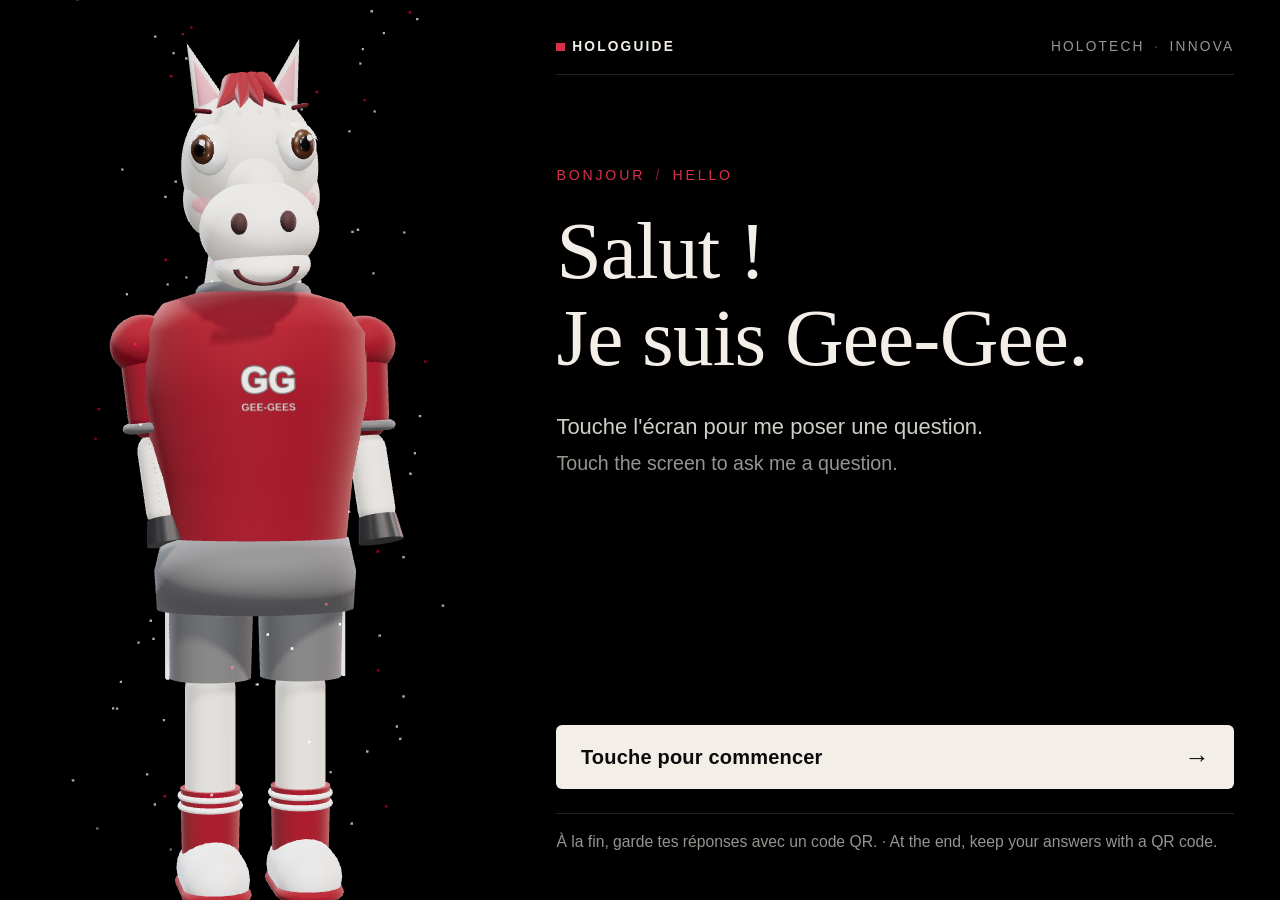
==== commit e8fae015: "Boîte Holotech d'INNOVA : Gee-Gee en pied à gauche, rendu réaliste, nouvelle interface Gee-Gee a mai" ====
--- a/index.html
+++ b/index.html
@@ -3,11 +3,11 @@
 <head>
 <meta charset="utf-8">
 <meta name="viewport" content="width=device-width, initial-scale=1, viewport-fit=cover">
-<title>HoloGuide uOttawa</title>
-<meta name="description" content="HoloGuide : borne holographique d'information de l'Université d'Ottawa, avec Gee-Gee.">
+<title>HoloGuide · Boîte Holotech d'INNOVA</title>
+<meta name="description" content="HoloGuide : guide d'information de l'Université d'Ottawa pour la boîte Holotech d'INNOVA, avec Gee-Gee.">
 <link rel="stylesheet" href="css/style.css">
 </head>
-<!-- Fond noir : la boîte holographique rend le noir transparent, seul Gee-Gee « flotte ». -->
+<!-- Fond noir : dans la boîte Holotech d'INNOVA, le noir devient transparent ; seul Gee-Gee apparaît, debout à gauche. -->
 <body>
 <svg width="0" height="0" style="position:absolute" aria-hidden="true">
   <symbol id="i-mic" viewBox="0 0 24 24"><path fill="currentColor" d="M12 15a3 3 0 0 0 3-3V6a3 3 0 1 0-6 0v6a3 3 0 0 0 3 3Zm5-3a5 5 0 0 1-10 0H5a7 7 0 0 0 6 6.92V21h2v-2.08A7 7 0 0 0 19 12h-2Z"/></symbol>
@@ -23,56 +23,61 @@
   <symbol id="i-link" viewBox="0 0 24 24"><path fill="currentColor" d="M14 3v2h3.6l-9.8 9.8 1.4 1.4L19 6.4V10h2V3h-7ZM19 19H5V5h7V3H5a2 2 0 0 0-2 2v14a2 2 0 0 0 2 2h14a2 2 0 0 0 2-2v-7h-2v7Z"/></symbol>
 </svg>
 
+<div class="box">
+<!-- Colonne de gauche : l'hologramme de Gee-Gee, en pied, sur toute la hauteur de la boîte -->
+<figure class="holo" id="holo" aria-hidden="true"><div class="holo-stage" id="stage"></div></figure>
+
+<!-- Colonne de droite : l'interface -->
+<div class="panel">
+<header class="masthead">
+  <button class="wordmark" id="brand" type="button">HoloGuide</button>
+  <span class="where">Holotech <span class="sep">·</span> INNOVA</span>
+</header>
+
 <!-- 1. Veille -->
 <section id="attract" class="screen active" tabindex="0" aria-label="Commencer · Start">
-  <p class="kicker"><span>HoloGuide</span> uOttawa × INNOVA</p>
-  <div class="stage hero" data-view="wide"></div>
-  <div class="attract-text">
+  <div class="intro">
+    <p class="eyebrow">Bonjour <span class="sep">/</span> Hello</p>
     <h1 class="display" data-t="attractTitle"></h1>
-    <div class="stripes" aria-hidden="true"></div>
     <p class="lead" data-t="attractSub"></p>
-    <p class="lead en" id="attractEn"></p>
-    <button class="cta pulse" type="button" data-t="touchStart"></button>
+    <p class="lead second" id="attractEn"></p>
+  </div>
+  <div class="intro-foot">
+    <button class="primary" type="button"><span data-t="touchStart"></span><span class="arrow" aria-hidden="true">→</span></button>
     <p class="tip" id="tip" aria-live="polite"></p>
   </div>
 </section>
 
 <!-- 2. Accueil : langue et profil -->
 <section id="start" class="screen" aria-labelledby="welcomeTitle">
-  <div class="stage small" data-view="bust"></div>
-  <div class="sheet center">
-    <h1 id="welcomeTitle" data-t="welcome"></h1>
-    <p class="label" data-t="chooseLang"></p>
-    <div class="tiles two">
-      <button class="tile" data-lang="fr"><span class="big">FR</span><span>Français</span></button>
-      <button class="tile" data-lang="en"><span class="big">EN</span><span>English</span></button>
-    </div>
-    <p class="label" data-t="chooseProfile"></p>
-    <div class="tiles three">
-      <button class="tile" data-profile="student"><span class="num">01</span><span data-profile-label></span></button>
-      <button class="tile" data-profile="staff"><span class="num">02</span><span data-profile-label></span></button>
-      <button class="tile" data-profile="visitor"><span class="num">03</span><span data-profile-label></span></button>
-    </div>
-    <button class="cta wide" id="go" data-t="go"></button>
-    <p class="fine" data-t="privacy"></p>
+  <h1 id="welcomeTitle" class="title" data-t="welcome"></h1>
+  <p class="label" data-t="chooseLang"></p>
+  <div class="choices two">
+    <button class="choice" data-lang="fr"><span class="code">FR</span><span class="word">Français</span></button>
+    <button class="choice" data-lang="en"><span class="code">EN</span><span class="word">English</span></button>
   </div>
+  <p class="label" data-t="chooseProfile"></p>
+  <div class="choices">
+    <button class="choice" data-profile="student"><span class="code">01</span><span class="word" data-profile-label></span></button>
+    <button class="choice" data-profile="staff"><span class="code">02</span><span class="word" data-profile-label></span></button>
+    <button class="choice" data-profile="visitor"><span class="code">03</span><span class="word" data-profile-label></span></button>
+  </div>
+  <button class="primary" id="go" type="button"><span data-t="go"></span><span class="arrow" aria-hidden="true">→</span></button>
+  <p class="fine" data-t="privacy"></p>
 </section>
 
-<!-- 3. Conversation : Gee-Gee en haut, une seule réponse à la fois en dessous -->
+<!-- 3. Conversation : une seule réponse à la fois, sous-titrée pendant que Gee-Gee parle -->
 <section id="chat" class="screen">
-  <header class="topbar">
-    <button class="brand" id="brand"><span class="gg">GG</span>HoloGuide</button>
-    <div class="tools">
-      <button id="langBtn" class="round txt"></button>
-      <button id="textBtn" class="round txt" data-aria="textUp">Aa</button>
-      <button id="contrastBtn" class="round" data-aria="contrast" aria-pressed="false"><svg><use href="#i-contrast"/></svg></button>
-      <button id="voiceBtn" class="round" data-aria="voice" aria-pressed="true"><svg><use href="#i-sound"/></svg></button>
-      <button id="historyBtn" class="round" data-aria="history"><svg><use href="#i-history"/></svg><span class="count" id="histCount" hidden></span></button>
-      <button id="endBtn" class="end" data-t="end"></button>
-    </div>
-  </header>
-  <div class="stage" data-view="bust"></div>
-  <main id="view" class="sheet scroll" aria-live="polite"></main>
+  <nav class="toolbar">
+    <button id="langBtn" class="tool txt"></button>
+    <button id="textBtn" class="tool txt" data-aria="textUp">Aa</button>
+    <button id="contrastBtn" class="tool" data-aria="contrast" aria-pressed="false"><svg><use href="#i-contrast"/></svg></button>
+    <button id="voiceBtn" class="tool" data-aria="voice" aria-pressed="true"><svg><use href="#i-sound"/></svg></button>
+    <button id="historyBtn" class="tool" data-aria="history"><svg><use href="#i-history"/></svg><span class="count" id="histCount" hidden></span></button>
+    <span class="grow"></span>
+    <button id="endBtn" class="quiet" data-t="end"></button>
+  </nav>
+  <main id="view" class="view" aria-live="polite"></main>
   <form id="askForm" class="askbar">
     <label class="sr" for="askInput" data-t="ask"></label>
     <input id="askInput" autocomplete="off" enterkeyhint="send" data-ph="askPh">
@@ -83,41 +88,41 @@
 
 <!-- 4. Fin : code QR et satisfaction -->
 <section id="end" class="screen">
-  <div class="sheet center">
-    <h1 data-t="endTitle"></h1>
-    <p class="lead" id="qrText"></p>
-    <div id="qr" class="qr"></div>
-    <p class="label" data-t="rate"></p>
-    <div class="tiles three" id="rating">
-      <button class="tile" data-rate="0"><span data-t="rate0"></span></button>
-      <button class="tile" data-rate="1"><span data-t="rate1"></span></button>
-      <button class="tile" data-rate="2"><span data-t="rate2"></span></button>
-    </div>
-    <button class="cta wide" id="doneBtn" data-t="done"></button>
-    <p class="fine" id="closing"></p>
+  <h1 class="title" data-t="endTitle"></h1>
+  <p class="lead" id="qrText"></p>
+  <div id="qr" class="qr"></div>
+  <p class="label" data-t="rate"></p>
+  <div class="choices three" id="rating">
+    <button class="choice" data-rate="0"><span class="word" data-t="rate0"></span></button>
+    <button class="choice" data-rate="1"><span class="word" data-t="rate1"></span></button>
+    <button class="choice" data-rate="2"><span class="word" data-t="rate2"></span></button>
   </div>
+  <button class="primary" id="doneBtn" type="button"><span data-t="done"></span></button>
+  <p class="fine" id="closing"></p>
 </section>
+</div>
+</div>
 
 <!-- Historique (transcription complète de la session) -->
 <div id="history" class="overlay" hidden role="dialog" aria-labelledby="historyTitle">
   <div class="drawer">
-    <div class="drawer-head"><h2 id="historyTitle" data-t="history"></h2><button class="round" id="closeHistory" data-aria="close"><svg><use href="#i-close"/></svg></button></div>
+    <div class="drawer-head"><h2 id="historyTitle" data-t="history"></h2><button class="tool" id="closeHistory" data-aria="close"><svg><use href="#i-close"/></svg></button></div>
     <ol id="historyList" class="history"></ol>
   </div>
 </div>
 
 <!-- Plan agrandi -->
-<div id="lightbox" class="overlay" hidden role="dialog"><img id="lightboxImg" alt=""><button class="round close-corner" id="closeLightbox" data-aria="close"><svg><use href="#i-close"/></svg></button></div>
+<div id="lightbox" class="overlay" hidden role="dialog"><img id="lightboxImg" alt=""><button class="tool close-corner" id="closeLightbox" data-aria="close"><svg><use href="#i-close"/></svg></button></div>
 
 <!-- Inactivité -->
 <div id="idle" class="overlay" hidden role="alertdialog" aria-labelledby="idleTitle">
-  <div class="sheet center small"><h2 id="idleTitle" data-t="idleTitle"></h2><p class="countdown" id="idleText"></p><button class="cta wide" id="stayBtn" data-t="stay"></button></div>
+  <div class="card"><h2 id="idleTitle" class="title" data-t="idleTitle"></h2><p class="countdown" id="idleText"></p><button class="primary" id="stayBtn" data-t="stay"></button></div>
 </div>
 
 <!-- Tableau de bord (5 touches sur « HoloGuide » ou Maj+A) -->
 <div id="admin" class="overlay" hidden role="dialog" aria-labelledby="adminTitle">
-  <div class="sheet small"><h2 id="adminTitle" data-t="admin"></h2><dl id="stats" class="stats"></dl>
-    <div class="row"><button class="ghost" id="resetStats" data-t="reset"></button><button class="cta" id="closeAdmin" data-t="close"></button></div></div>
+  <div class="card"><h2 id="adminTitle" class="title" data-t="admin"></h2><dl id="stats" class="stats"></dl>
+    <div class="row"><button class="quiet" id="resetStats" data-t="reset"></button><button class="primary" id="closeAdmin" data-t="close"></button></div></div>
 </div>
 
 <script src="vendor/qrcode.js"></script>
--- a/css/style.css
+++ b/css/style.css
@@ -1,175 +1,272 @@
-/* HoloGuide — identité « maillot des Gee-Gees » : noir pur (transparent dans la boîte holographique),
-   aplats grenat, gris uOttawa, typographie condensée sportive, bandes de maillot, numéros d'affichage.
-   Pas d'effet de verre, pas de dégradé, pas d'émoji. */
+/* HoloGuide — boîte Holotech d'INNOVA
+   Le noir est transparent dans la boîte : Gee-Gee, debout dans la colonne de gauche, semble réellement présent.
+   L'interface occupe la colonne de droite. Le style est sobre, comme une signalétique de musée : de l'espace,
+   des filets fins, un titre à empattements et une seule couleur d'accent, le grenat de l'Université d'Ottawa. */
+
 :root {
-  --black: #000; --ink: #0d0d0e; --ink-2: #161617; --line: #2b2b2d; --white: #fff; --muted: #a3a3a6; --grey: #6d6e71;
-  --garnet: #8f001a; --garnet-hi: #b0002a;
-  --cond: "Bahnschrift Condensed", "Bahnschrift", "Roboto Condensed", "Arial Narrow", "Helvetica Neue", Arial, sans-serif;
-  --body: "Segoe UI", system-ui, -apple-system, Roboto, Arial, sans-serif;
-  --scale: 1; font-size: calc(18px * var(--scale));
-}
-* { box-sizing: border-box; }
-html, body { margin: 0; height: 100%; background: var(--black); color: var(--white); }
-body { font-family: var(--body); overflow: hidden; -webkit-font-smoothing: antialiased; -webkit-tap-highlight-color: transparent; }
+  --bg: #000;
+  --ink: #f3efe8;
+  --mute: rgba(243, 239, 232, 0.62);
+  --dim: rgba(243, 239, 232, 0.34);
+  --faint: rgba(243, 239, 232, 0.14);
+  --line: rgba(243, 239, 232, 0.22);
+  --accent: #d8304b;          /* grenat éclairci : lisible sur le noir */
+  --garnet: #8f001a;
+  --serif: "Iowan Old Style", "Palatino Linotype", Palatino, "Book Antiqua", Georgia, serif;
+  --sans: "Avenir Next", "Segoe UI Variable Text", "Segoe UI", "Helvetica Neue", Arial, sans-serif;
+  --scale: 1;
+  --pad: clamp(18px, 3.6vw, 56px);
+  --radius: 6px;
+  --tap: 3.25rem;
+  color-scheme: dark;
+}
+
+* { box-sizing: border-box; margin: 0; padding: 0; }
+html { font-size: calc(clamp(15px, 0.9vw + 0.9vh, 22px) * var(--scale)); -webkit-text-size-adjust: 100%; }
+html, body { height: 100%; background: var(--bg); }
+body {
+  color: var(--ink); font-family: var(--sans); line-height: 1.45;
+  overflow: hidden; -webkit-font-smoothing: antialiased; user-select: none; -webkit-tap-highlight-color: transparent;
+}
 button, input { font: inherit; color: inherit; }
-button { cursor: pointer; border: 0; background: none; }
-svg { width: 1.2em; height: 1.2em; display: block; }
-:focus-visible { outline: 3px solid var(--white); outline-offset: 3px; }
-.sr { position: absolute; width: 1px; height: 1px; overflow: hidden; clip: rect(0 0 0 0); }
+button { background: none; border: 0; cursor: pointer; touch-action: manipulation; }
+svg { width: 1.15em; height: 1.15em; flex: none; }
+:focus-visible { outline: 2px solid var(--accent); outline-offset: 3px; }
+.sr { position: absolute; width: 1px; height: 1px; overflow: hidden; clip: rect(0 0 0 0); white-space: nowrap; }
 [hidden] { display: none !important; }
-.cond, .display, h1, h2, .cta, .end, .tile, .topics, .kicker, .label, .section, .brand { font-family: var(--cond); font-stretch: condensed; }
+
+/* ---------- Les deux colonnes de la boîte ---------- */
+.box { display: grid; grid-template-columns: minmax(0, 54fr) minmax(0, 46fr); height: 100vh; height: 100dvh; }
+.holo { position: relative; min-width: 0; }
+.holo-stage { right: -20% !important; width: auto !important; pointer-events: none; } /* déborde sous l'interface */
+.panel { position: relative; z-index: 1; }
+.holo-stage, .holo-stage .geegee, .holo-stage canvas { position: absolute; inset: 0; width: 100%; height: 100%; display: block; }
+.fallback { position: absolute; bottom: 12%; width: 100%; text-align: center; font: italic 2rem var(--serif); color: var(--mute); }
+
+.panel {
+  display: flex; flex-direction: column; min-width: 0; min-height: 0;
+  padding: calc(var(--pad) * 0.8) var(--pad) var(--pad) calc(var(--pad) * 0.4);
+  container-type: inline-size;
+}
+.masthead {
+  display: flex; flex-wrap: wrap; align-items: baseline; justify-content: space-between; gap: 0.3rem 1rem;
+  padding-bottom: 0.9rem; border-bottom: 1px solid var(--faint);
+  font-size: 0.7rem; letter-spacing: 0.16em; text-transform: uppercase; color: var(--mute);
+}
+.wordmark { display: inline-flex; align-items: center; gap: 0.55em; color: var(--ink); font-weight: 600; letter-spacing: 0.16em; text-transform: uppercase; }
+.wordmark::before { content: ""; width: 0.6em; height: 0.6em; background: var(--accent); }
+.where { white-space: nowrap; overflow: hidden; text-overflow: ellipsis; }
+.sep { color: var(--dim); margin: 0 0.25em; }
 
 /* ---------- Écrans ---------- */
-.screen { display: none; height: 100dvh; padding: max(16px, env(safe-area-inset-top)) 20px max(18px, env(safe-area-inset-bottom)); flex-direction: column; align-items: center; }
-.screen.active { display: flex; animation: in .3s ease-out both; }
-@keyframes in { from { opacity: 0; } }
-
-.stage { position: relative; width: 100%; max-width: 820px; height: 36vh; min-height: 230px; flex: none; }
-.stage.hero { flex: 1; height: auto; min-height: 0; max-height: 58vh; }
-.stage.small { height: 24vh; min-height: 170px; }
-.geegee, .geegee canvas { position: absolute; inset: 0; width: 100%; height: 100%; display: block; }
-
-/* Bandes de maillot (blanc + gris), motif récurrent */
-.stripes { width: 132px; height: 22px; margin: 16px auto; background: linear-gradient(var(--white) 0 6px, transparent 6px 10px, var(--grey) 10px 16px, transparent 16px); }
-
-/* Panneau : aplat noir, bande grenat en haut comme un col de maillot */
-.sheet { width: 100%; max-width: 820px; background: var(--ink); border: 1px solid var(--line); border-top: 6px solid var(--garnet); border-radius: 4px; padding: 22px; }
-.sheet.center { text-align: center; }
-.sheet.small { max-width: 480px; }
-.sheet h1 { margin: 0; font-size: 2.4rem; font-weight: 700; text-transform: uppercase; line-height: 1; letter-spacing: .01em; }
-.sheet h2 { margin: 0 0 12px; font-size: 1.6rem; font-weight: 700; text-transform: uppercase; line-height: 1.05; }
-.label { margin: 24px 0 10px; color: var(--muted); font-size: 1rem; font-weight: 600; text-transform: uppercase; letter-spacing: .04em; }
-.lead { margin: 8px 0 0; font-size: 1.15rem; color: #e4e4e6; }
-.fine { margin: 18px 0 0; color: var(--muted); font-size: .8rem; line-height: 1.4; }
-.row { display: flex; gap: 10px; justify-content: flex-end; margin-top: 16px; }
-
-/* Boutons */
-.cta { display: inline-flex; align-items: center; justify-content: center; min-height: 66px; padding: 0 36px; background: var(--garnet); color: var(--white);
-  border-radius: 4px; font-size: 1.5rem; font-weight: 700; text-transform: uppercase; letter-spacing: .03em; box-shadow: inset 0 -5px 0 rgba(0, 0, 0, .25); }
-.cta:active { background: var(--garnet-hi); transform: translateY(1px); }
-.cta.wide { width: 100%; margin-top: 26px; }
-.ghost { min-height: 52px; padding: 0 22px; border: 2px solid var(--line); border-radius: 4px; text-transform: uppercase; font-family: var(--cond); font-weight: 700; }
-.round { position: relative; width: 50px; height: 50px; display: grid; place-items: center; border: 2px solid var(--line); border-radius: 4px; background: var(--ink); flex: none; }
-.round.txt { font-family: var(--cond); font-weight: 700; font-size: 1.1rem; }
-.round[aria-pressed="true"] { background: var(--white); color: var(--black); border-color: var(--white); }
-.round .count { position: absolute; top: -8px; right: -8px; min-width: 22px; height: 22px; padding: 0 5px; background: var(--garnet); border-radius: 2px; font: 700 .8rem var(--cond); display: grid; place-items: center; color: #fff; }
-.chipbtn { min-height: 44px; padding: 0 16px; border: 2px solid var(--line); border-radius: 4px; font-weight: 600; }
-
-/* Tuiles (langue, profil, satisfaction) */
-.tiles { display: grid; gap: 10px; }
-.tiles.two { grid-template-columns: repeat(2, 1fr); }
-.tiles.three { grid-template-columns: repeat(3, 1fr); }
-.tile { display: flex; flex-direction: column; align-items: flex-start; justify-content: space-between; gap: 10px; min-height: 108px; padding: 14px 16px;
-  background: var(--ink-2); border: 2px solid var(--line); border-radius: 4px; text-align: left; font-size: 1.25rem; font-weight: 700; text-transform: uppercase; line-height: 1.05; }
-.tile .big { font-size: 2.6rem; line-height: .9; }
-.tile .num { font-size: 1.1rem; color: var(--garnet-hi); }
-.tile[aria-pressed="true"] { background: var(--garnet); border-color: var(--garnet); }
-.tile[aria-pressed="true"] .num { color: var(--white); }
-#rating .tile { align-items: center; justify-content: center; text-align: center; min-height: 84px; font-size: 1.5rem; }
-
-/* ---------- Veille ---------- */
-#attract { cursor: pointer; text-align: center; }
-.kicker { display: inline-flex; align-items: stretch; margin: 0; font-size: .95rem; font-weight: 700; text-transform: uppercase; letter-spacing: .06em; border: 2px solid var(--white); }
-.kicker span { background: var(--white); color: var(--black); padding: 4px 10px; margin-right: 10px; }
-.kicker { padding-right: 10px; line-height: 1.6; }
-.display { margin: 0; font-size: clamp(2.6rem, 9vw, 4.6rem); font-weight: 700; text-transform: uppercase; line-height: .92; letter-spacing: -.005em; white-space: pre-line; }
-.attract-text .lead { margin: 0; }
-.attract-text .lead.en { color: var(--muted); font-size: 1rem; margin-top: 4px; }
-.attract-text .cta { margin-top: 24px; min-width: min(100%, 420px); }
-.tip { margin: 18px 0 0; min-height: 1.5em; color: var(--muted); font-size: .95rem; }
-
-/* ---------- Accueil ---------- */
-#start { justify-content: center; gap: 10px; }
-#start .sheet { text-align: left; }
-
-/* ---------- Conversation ---------- */
-#chat { gap: 12px; }
-.topbar { width: 100%; max-width: 820px; display: flex; align-items: center; justify-content: space-between; gap: 10px; flex: none; }
-.brand { display: flex; align-items: center; gap: 10px; font-size: 1.35rem; font-weight: 700; text-transform: uppercase; letter-spacing: .02em; padding: 0; }
-.brand .gg { display: grid; place-items: center; width: 44px; height: 44px; background: var(--garnet); border-radius: 4px; font-size: 1.3rem; box-shadow: inset 0 -6px 0 var(--white), inset 0 -10px 0 var(--grey); }
-.tools { display: flex; align-items: center; gap: 8px; }
-.end { min-height: 50px; padding: 0 18px; background: var(--garnet); border-radius: 4px; font-size: 1.15rem; font-weight: 700; text-transform: uppercase; }
-#chat .stage { height: 30vh; border-bottom: 2px solid var(--line); }
-.sheet.scroll { flex: 1; min-height: 0; overflow-y: auto; padding: 22px 22px 20px; scrollbar-width: thin; scrollbar-color: var(--line) transparent; }
-
-.view-title { margin: 0 0 14px !important; }
-.asked { margin: 0 0 14px; padding-left: 14px; border-left: 6px solid var(--garnet); font-family: var(--cond); font-stretch: condensed; font-size: 1.7rem; font-weight: 700; text-transform: uppercase; line-height: 1.05; }
-.spoken { margin: 0; font-size: 1.22rem; line-height: 1.55; color: #ececee; }
-.spoken.reading .w { color: #6f6f73; transition: color .12s; }
-.spoken.reading .w.said, .spoken.reading .w.now { color: var(--white); }
-.spoken.reading .w.now { text-decoration: underline 4px var(--garnet-hi); text-underline-offset: 6px; }
-.plan { display: block; width: 100%; margin: 18px 0 0; padding: 10px; background: var(--white); border-radius: 4px; text-align: left; }
-.plan img { display: block; width: 100%; max-height: 300px; object-fit: contain; }
-.plan span { display: block; margin-top: 8px; color: var(--black); font: 700 .9rem var(--cond); text-transform: uppercase; }
-.foot { display: grid; gap: 6px; margin-top: 18px; }
-.src { display: inline-flex; align-items: center; gap: 8px; min-height: 40px; color: var(--white); font-weight: 600; text-decoration: underline 2px var(--garnet-hi); text-underline-offset: 4px; }
-.src svg { width: 1em; height: 1em; color: var(--muted); }
-.src.alert { justify-self: start; padding: 0 14px; background: var(--garnet); text-decoration: none; border-radius: 4px; font-family: var(--cond); text-transform: uppercase; font-size: 1.15rem; }
-.meta { margin: 6px 0 0; color: var(--muted); font-size: .8rem; }
-.actions { display: flex; align-items: center; gap: 10px; margin-top: 16px; padding-top: 14px; border-top: 1px solid var(--line); color: var(--muted); }
+.screen { display: none; flex: 1; min-height: 0; flex-direction: column; }
+.screen.active { display: flex; animation: rise 0.5s cubic-bezier(0.2, 0.7, 0.2, 1) both; }
+@keyframes rise { from { opacity: 0; transform: translateY(10px); } }
+
+.display, .title, .view-title { font-family: var(--serif); font-weight: 400; letter-spacing: -0.01em; line-height: 1.08; }
+.title { font-size: clamp(1.8rem, 9cqi, 2.6rem); margin: 1.6rem 0 0.4rem; }
+.label {
+  margin: 1.7rem 0 0.2rem; font-size: 0.7rem; letter-spacing: 0.16em; text-transform: uppercase; color: var(--mute);
+}
+.lead { font-size: 1.05rem; color: var(--mute); max-width: 32em; }
+.fine { margin-top: 1rem; font-size: 0.78rem; color: var(--dim); max-width: 34em; }
+
+/* Bouton principal : plein, clair, une seule action à la fois */
+.primary {
+  display: flex; align-items: center; justify-content: space-between; gap: 1rem;
+  width: 100%; min-height: var(--tap); margin-top: 1.6rem; padding: 0 1.25rem;
+  background: var(--ink); color: #0b0b0b; border-radius: var(--radius);
+  font-weight: 600; font-size: 1.02rem; letter-spacing: 0.01em; text-align: left;
+  transition: transform 0.12s, background 0.2s;
+}
+.primary:active { transform: scale(0.985); background: #fff; }
+.primary .arrow { font-size: 1.25em; line-height: 1; transition: transform 0.3s; }
+.primary:hover .arrow { transform: translateX(3px); }
+.quiet {
+  min-height: 2.6rem; padding: 0 1rem; border: 1px solid var(--line); border-radius: var(--radius);
+  font-size: 0.85rem; color: var(--ink);
+}
+.quiet:active { background: var(--faint); }
+
+/* ---------- 1. Veille ---------- */
+#attract { justify-content: space-between; cursor: pointer; padding-top: clamp(2rem, 10vh, 7rem); }
+.eyebrow { font-size: 0.72rem; letter-spacing: 0.2em; text-transform: uppercase; color: var(--accent); margin-bottom: 1.1rem; }
+.eyebrow .sep { color: var(--accent); opacity: 0.6; }
+.display { font-size: clamp(2.3rem, 12cqi, 5rem); white-space: pre-line; margin-bottom: 1.4rem; }
+.intro .lead { font-size: 1.12rem; color: var(--ink); opacity: 0.86; }
+.intro .lead.second { margin-top: 0.35rem; color: var(--mute); opacity: 1; font-size: 1rem; }
+.intro-foot .primary { animation: breathe 3.2s ease-in-out infinite; }
+@keyframes breathe { 50% { box-shadow: 0 0 0 6px rgba(243, 239, 232, 0.08); } }
+.tip {
+  min-height: 2.6em; margin-top: 1.2rem; padding-top: 0.9rem; border-top: 1px solid var(--faint);
+  font-size: 0.8rem; color: var(--mute);
+}
+
+/* ---------- 2. Accueil ---------- */
+#start { overflow-y: auto; scrollbar-width: none; }
+#start::-webkit-scrollbar { display: none; }
+.choices { border-top: 1px solid var(--faint); }
+.choice {
+  position: relative; display: flex; align-items: baseline; gap: 1rem; width: 100%;
+  padding: 0.95rem 2rem 0.95rem 0; border-bottom: 1px solid var(--faint); text-align: left;
+  color: var(--mute); transition: color 0.2s;
+}
+.choice .code { font-size: 0.72rem; letter-spacing: 0.12em; font-variant-numeric: tabular-nums; color: var(--dim); min-width: 1.6rem; }
+.choice .word { font-size: 1.15rem; }
+.choice::after {
+  content: ""; position: absolute; right: 0.2rem; top: 50%; width: 0.8rem; height: 0.8rem; margin-top: -0.4rem;
+  border: 1px solid var(--line); border-radius: 50%; transition: background 0.2s, border-color 0.2s;
+}
+.choice[aria-pressed="true"] { color: var(--ink); }
+.choice[aria-pressed="true"] .code { color: var(--accent); }
+.choice[aria-pressed="true"]::after { background: var(--accent); border-color: var(--accent); box-shadow: inset 0 0 0 3px #000; }
+.choice:active { color: var(--ink); }
+
+/* ---------- 3. Conversation ---------- */
+.toolbar { display: flex; align-items: center; gap: 0.4rem; padding: 0.9rem 0; }
+.toolbar .grow { flex: 1; }
+.tool {
+  position: relative; display: inline-grid; place-items: center; width: 2.6rem; height: 2.6rem;
+  border: 1px solid var(--faint); border-radius: var(--radius); color: var(--mute); transition: color 0.2s, border-color 0.2s;
+}
+.tool.txt { font-size: 0.8rem; font-weight: 600; letter-spacing: 0.04em; }
+.tool[aria-pressed="true"] { color: var(--ink); border-color: var(--line); }
+.tool:active { background: var(--faint); }
+.tool .count {
+  position: absolute; top: -0.4rem; right: -0.4rem; min-width: 1.15rem; height: 1.15rem; padding: 0 0.3rem;
+  border-radius: 0.6rem; background: var(--accent); color: #fff; font-size: 0.65rem; font-weight: 700; line-height: 1.15rem;
+}
+
+.view {
+  flex: 1; min-height: 0; overflow-y: auto; padding: 0.6rem 0 1.4rem; scrollbar-width: none;
+  -webkit-mask-image: linear-gradient(#000 calc(100% - 2rem), transparent); mask-image: linear-gradient(#000 calc(100% - 2rem), transparent);
+}
+.view::-webkit-scrollbar { display: none; }
+.view > * { animation: rise 0.45s cubic-bezier(0.2, 0.7, 0.2, 1) both; }
+
+.asked { font: italic 1rem var(--serif); color: var(--mute); margin-bottom: 0.8rem; }
+.asked::before { content: "« "; } .asked::after { content: " »"; }
+:lang(en) .asked::before { content: "“"; } :lang(en) .asked::after { content: "”"; }
+.spoken { font-family: var(--serif); font-size: clamp(1.25rem, 6.4cqi, 1.75rem); line-height: 1.32; color: var(--ink); }
+.spoken .w { transition: color 0.18s; }
+.spoken.reading .w { color: var(--dim); }
+.spoken.reading .w.said, .spoken.reading .w.now { color: var(--ink); }
+
+.view-title { font-size: clamp(1.6rem, 8cqi, 2.2rem); margin: 0.9rem 0 0.8rem; }
+.back { display: inline-flex; align-items: center; gap: 0.2rem; margin-left: -0.3rem; padding: 0.4rem 0.3rem; font-size: 0.82rem; color: var(--mute); }
+
+.section {
+  margin: 2rem 0 0.1rem; padding-bottom: 0.6rem; border-bottom: 1px solid var(--faint);
+  font-size: 0.7rem; letter-spacing: 0.16em; text-transform: uppercase; color: var(--mute);
+}
+.list, .topics { list-style: none; }
+.spoken + .list { margin-top: 1.4rem; border-top: 1px solid var(--faint); }
+.list li, .topics li { border-bottom: 1px solid var(--faint); }
+.list button, .topics button {
+  display: flex; align-items: center; gap: 0.9rem; width: 100%; padding: 0.95rem 0; text-align: left; transition: color 0.15s, padding 0.2s;
+}
+.list button span { flex: 1; }
+.list button svg, .topics button svg { color: var(--dim); }
+.list button:active, .topics button:active { color: var(--accent); padding-left: 0.3rem; }
+.list.more button { color: var(--mute); font-size: 0.92rem; }
+.topics .num { font-size: 0.72rem; letter-spacing: 0.1em; font-variant-numeric: tabular-nums; color: var(--accent); min-width: 1.4rem; }
+.topics .name { flex: 1; font-size: 1.05rem; }
+.topics .count { font-size: 0.78rem; color: var(--dim); font-variant-numeric: tabular-nums; }
+
+.plan { display: block; width: 100%; margin-top: 1.4rem; text-align: left; }
+.plan img { display: block; width: 100%; max-height: 34vh; object-fit: contain; background: #fff; border-radius: var(--radius); }
+.plan span { display: block; margin-top: 0.5rem; font-size: 0.78rem; color: var(--mute); }
+.foot { display: flex; flex-wrap: wrap; gap: 0.4rem 1.4rem; margin-top: 1.4rem; }
+.src {
+  display: inline-flex; align-items: center; gap: 0.45rem; padding: 0.35rem 0; color: var(--ink);
+  text-decoration: none; border-bottom: 1px solid var(--line); font-size: 0.92rem;
+}
+.src svg { color: var(--mute); width: 0.95em; height: 0.95em; }
+.src.alert { color: var(--accent); border-color: var(--accent); font-weight: 600; }
+.meta { margin-top: 0.9rem; font-size: 0.72rem; color: var(--dim); }
+.actions {
+  display: flex; align-items: center; gap: 0.6rem; margin-top: 1.4rem; padding-top: 1rem;
+  border-top: 1px solid var(--faint); font-size: 0.85rem; color: var(--mute);
+}
 .actions .spacer { flex: 1; }
-.section { margin: 26px 0 8px; color: var(--muted); font-size: 1.05rem; font-weight: 700; text-transform: uppercase; letter-spacing: .03em; }
-
-/* Listes : questions et sujets numérotés */
-.list, .topics { margin: 0; padding: 0; list-style: none; border-top: 1px solid var(--line); }
-.list li, .topics li { border-bottom: 1px solid var(--line); }
-.list button, .topics button { width: 100%; display: flex; align-items: center; gap: 14px; min-height: 60px; padding: 10px 2px; text-align: left; line-height: 1.3; }
-.list button span { flex: 1; }
-.list button svg, .topics button svg { flex: none; color: var(--muted); }
-.list button:active, .topics button:active { background: var(--ink-2); }
-.topics button { font-size: 1.35rem; font-weight: 700; text-transform: uppercase; line-height: 1.05; }
-.topics .num { width: 2.2ch; color: var(--garnet-hi); font-size: 1.6rem; }
-.topics .name { flex: 1; }
-.topics .count { color: var(--muted); font-size: 1rem; }
-.back { display: inline-flex; align-items: center; gap: 4px; min-height: 44px; margin: -8px 0 8px -6px; color: var(--muted); font-family: var(--cond); font-weight: 700; text-transform: uppercase; }
-
-/* Barre de question */
-.askbar { width: 100%; max-width: 820px; display: flex; align-items: stretch; gap: 8px; flex: none; }
-.askbar input { flex: 1; min-width: 0; height: 64px; padding: 0 18px; background: var(--ink); border: 2px solid var(--line); border-radius: 4px; outline: none; font-size: 1.1rem; }
-.askbar input:focus { border-color: var(--white); }
-.askbar input::placeholder { color: #7d7d81; }
-.mic, .send { width: 64px; height: 64px; display: grid; place-items: center; border-radius: 4px; flex: none; }
-.mic { background: var(--ink); border: 2px solid var(--line); }
-.mic svg, .send svg { width: 28px; height: 28px; }
-.mic.on { background: var(--white); color: var(--black); border-color: var(--white); animation: blink 1s steps(2) infinite; }
-@keyframes blink { 50% { background: var(--garnet); color: #fff; border-color: var(--garnet); } }
-.send { background: var(--garnet); }
-
-/* ---------- Fin ---------- */
-#end { justify-content: center; }
-.qr { display: flex; justify-content: center; margin: 18px 0 0; }
-.qr svg { width: min(250px, 60vw); height: auto; padding: 12px; background: var(--white); border-radius: 4px; border-bottom: 10px solid var(--garnet); }
+.pill { min-height: 2.4rem; padding: 0 1rem; border: 1px solid var(--line); border-radius: var(--radius); color: var(--ink); }
+.pill:active { background: var(--ink); color: #000; }
+
+.askbar { display: flex; gap: 0.5rem; padding-top: 0.9rem; border-top: 1px solid var(--faint); }
+.askbar input {
+  flex: 1; min-width: 0; height: var(--tap); padding: 0 1rem; background: transparent;
+  border: 1px solid var(--line); border-radius: var(--radius); outline: none; font-size: 1rem; user-select: text;
+}
+.askbar input:focus { border-color: var(--ink); }
+.askbar input::placeholder { color: var(--dim); }
+.mic, .send { display: grid; place-items: center; width: var(--tap); height: var(--tap); border-radius: var(--radius); flex: none; }
+.mic { border: 1px solid var(--line); color: var(--ink); }
+.mic.on { background: var(--accent); border-color: var(--accent); color: #fff; animation: listen 1.2s ease-in-out infinite; }
+@keyframes listen { 50% { box-shadow: 0 0 0 6px rgba(216, 48, 75, 0.25); } }
+.send { background: var(--ink); color: #0b0b0b; }
+.mic svg, .send svg { width: 1.3rem; height: 1.3rem; }
+
+/* ---------- 4. Fin ---------- */
+#end { overflow-y: auto; scrollbar-width: none; }
+#end::-webkit-scrollbar { display: none; }
+#end .lead { margin-top: 0.4rem; }
+.qr { width: min(62%, 15rem); margin-top: 1.4rem; padding: 0.7rem; background: #fff; border-radius: var(--radius); }
+.qr:empty { display: none; }
+.qr svg, .qr img { display: block; width: 100%; height: auto; }
+.choices.three { display: grid; grid-template-columns: repeat(3, 1fr); gap: 0.5rem; border: 0; margin-top: 0.7rem; }
+.choices.three .choice {
+  justify-content: center; padding: 0.95rem 0.4rem; border: 1px solid var(--line); border-radius: var(--radius); text-align: center;
+}
+.choices.three .choice::after { display: none; }
+.choices.three .choice .word { font-size: 1rem; }
+.choices.three .choice[aria-pressed="true"] { background: var(--ink); color: #0b0b0b; border-color: var(--ink); }
 
 /* ---------- Fenêtres ---------- */
-.overlay { position: fixed; inset: 0; z-index: 20; display: flex; align-items: center; justify-content: center; padding: 20px; background: rgba(0, 0, 0, .86); }
-.countdown { font: 700 1.6rem var(--cond); text-transform: uppercase; color: var(--muted); }
-.drawer { width: 100%; max-width: 820px; max-height: 80dvh; display: flex; flex-direction: column; align-self: flex-end; background: var(--ink); border: 1px solid var(--line); border-top: 6px solid var(--garnet); border-radius: 4px; padding: 18px 20px; }
-.drawer-head { display: flex; align-items: center; justify-content: space-between; margin-bottom: 8px; }
-.drawer-head h2 { margin: 0; font: 700 1.8rem var(--cond); text-transform: uppercase; }
-.history { margin: 0; padding: 0; list-style: none; overflow-y: auto; border-top: 1px solid var(--line); }
-.history li { padding: 14px 0; border-bottom: 1px solid var(--line); }
-.history .q { margin: 0 0 6px; font: 700 1.25rem var(--cond); text-transform: uppercase; }
-.history .a { margin: 0; color: #d8d8db; line-height: 1.45; font-size: .95rem; }
-.history .empty { color: var(--muted); }
-#lightbox img { max-width: 100%; max-height: 90dvh; background: var(--white); padding: 10px; border-radius: 4px; }
-.close-corner { position: absolute; top: 20px; right: 20px; }
-.stats { display: grid; grid-template-columns: 1fr auto; gap: 8px 18px; margin: 0; }
-.stats dt { color: var(--muted); }
-.stats dd { margin: 0; font-weight: 700; text-align: right; }
-.toast { position: fixed; left: 50%; top: 18px; transform: translateX(-50%); z-index: 30; width: min(92vw, 640px); padding: 14px 18px; background: var(--white); color: var(--black);
-  border-left: 8px solid var(--garnet); border-radius: 4px; font-weight: 600; }
-
-/* ---------- Contraste élevé ---------- */
-body.contrast { --ink: #000; --ink-2: #000; --line: #fff; --muted: #fff; --grey: #fff; }
+.overlay { position: fixed; inset: 0; z-index: 10; display: flex; align-items: center; justify-content: center; padding: var(--pad); background: rgba(0, 0, 0, 0.86); animation: fade 0.25s both; }
+@keyframes fade { from { opacity: 0; } }
+.card { width: min(100%, 27rem); padding: 1.8rem; background: #0b0b0b; border: 1px solid var(--faint); border-radius: 10px; }
+.card .title { margin-top: 0; }
+.countdown { margin-top: 0.5rem; color: var(--mute); }
+.row { display: flex; justify-content: flex-end; gap: 0.6rem; margin-top: 1.4rem; }
+.row .primary { width: auto; margin: 0; }
+#history { justify-content: flex-end; padding: 0; }
+.drawer { width: min(100%, 30rem); height: 100%; padding: var(--pad); background: #0a0a0a; border-left: 1px solid var(--faint); overflow-y: auto; }
+.drawer-head { display: flex; align-items: center; justify-content: space-between; padding-bottom: 1rem; border-bottom: 1px solid var(--faint); }
+.drawer-head h2 { font: 400 1.7rem var(--serif); }
+.history { list-style: none; }
+.history li { padding: 1rem 0; border-bottom: 1px solid var(--faint); }
+.history .q { font: italic 1rem var(--serif); color: var(--mute); }
+.history .a { margin-top: 0.35rem; font-size: 0.95rem; }
+.history .empty { color: var(--dim); border: 0; }
+#lightbox img { max-width: 100%; max-height: 88vh; background: #fff; border-radius: var(--radius); }
+.close-corner { position: absolute; top: var(--pad); right: var(--pad); background: #000; }
+.stats { display: grid; grid-template-columns: 1fr auto; margin-top: 1rem; font-size: 0.88rem; }
+.stats dt, .stats dd { padding: 0.5rem 0; border-bottom: 1px solid var(--faint); }
+.stats dt { color: var(--mute); }
+.stats dd { text-align: right; font-variant-numeric: tabular-nums; }
+.toast {
+  position: fixed; left: 50%; bottom: 7vh; z-index: 20; transform: translateX(-50%); max-width: min(88vw, 30rem);
+  padding: 0.85rem 1.2rem; background: var(--ink); color: #0b0b0b; border-radius: var(--radius); font-size: 0.9rem;
+  animation: fade 0.3s both;
+}
+
+/* ---------- Accessibilité ---------- */
+body.contrast { --mute: #fff; --dim: rgba(255, 255, 255, 0.8); --faint: rgba(255, 255, 255, 0.45); --line: #fff; --ink: #fff; --accent: #ff5c74; }
 body.contrast .spoken.reading .w { color: #fff; }
-body.contrast .spoken.reading .w.now { background: #ffe600; color: #000; text-decoration: none; }
-
-@media (max-width: 560px) {
-  :root { font-size: calc(16px * var(--scale)); }
-  .screen { padding-inline: 12px; }
-  .round { width: 44px; height: 44px; }
-  .tools { gap: 6px; }
-  .end { padding: 0 12px; min-height: 44px; }
-}
-@media (max-width: 700px) { .brand { font-size: 0; gap: 0; } .brand .gg { font-size: 1.2rem; } }
-@media (prefers-reduced-motion: reduce) { * { animation: none !important; transition: none !important; } }
+body.contrast .spoken.reading .w.now { text-decoration: underline 2px var(--accent); text-underline-offset: 0.2em; }
+@media (prefers-reduced-motion: reduce) {
+  *, *::before, *::after { animation: none !important; transition: none !important; }
+}
+
+/* Écran large (boîte à l'horizontale) : un peu plus de place pour l'interface, lignes limitées en largeur */
+@media (min-aspect-ratio: 4/3) {
+  .box { grid-template-columns: minmax(0, 42fr) minmax(0, 58fr); }
+  .panel > * { width: 100%; max-width: 46rem; }
+}
+/* Téléphone (tests hors de la boîte) : Gee-Gee au-dessus, l'interface en dessous */
+@media (max-width: 520px) {
+  .box { grid-template-columns: 1fr; grid-template-rows: 38dvh minmax(0, 1fr); }
+  .panel { padding: 0.6rem 18px 18px; }
+  #attract { padding-top: 1rem; }
+  .holo-stage { right: 0 !important; }
+}
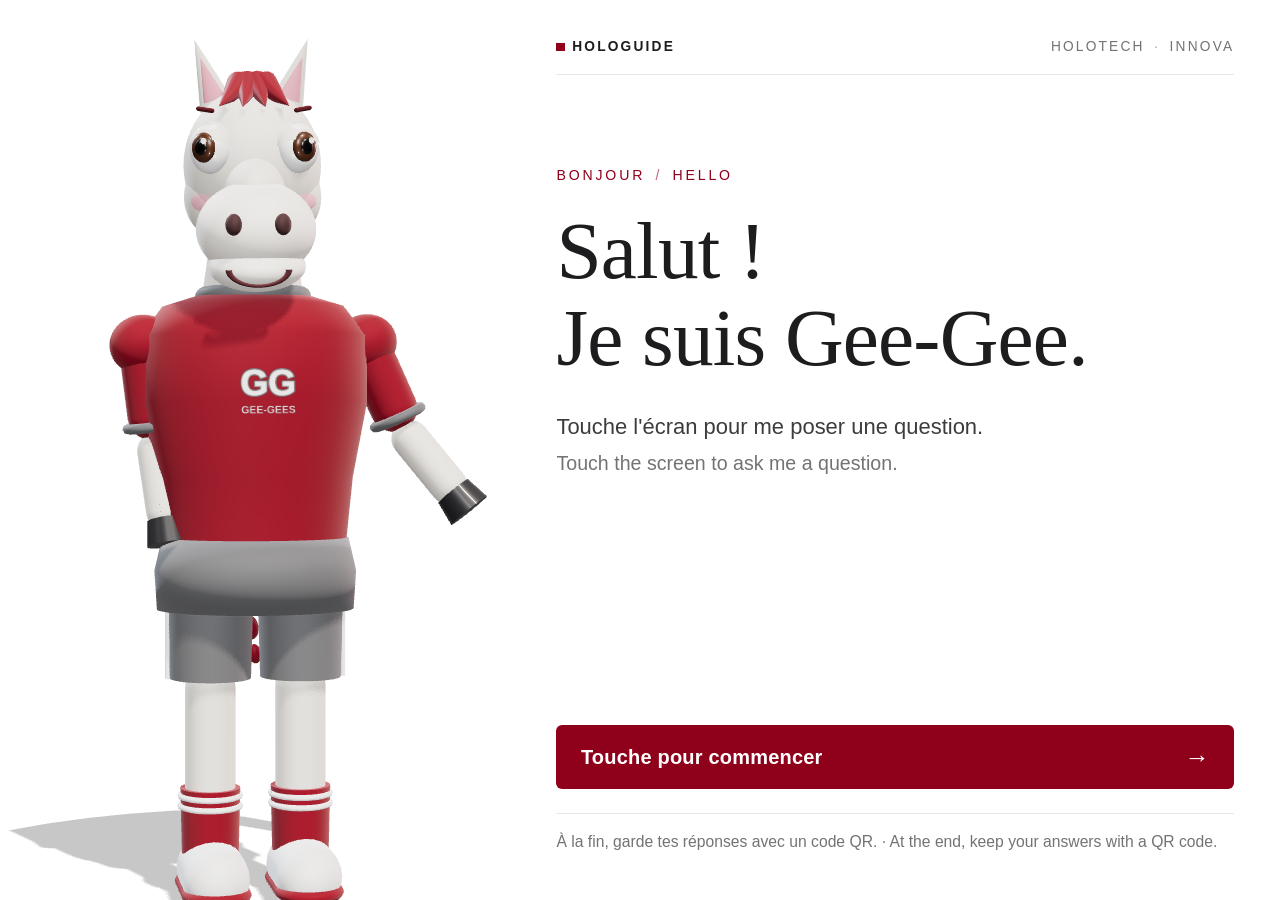
==== commit a69b74ab: "Louika : fond blanc, base élargie à 413 réponses officielles, modèle 3D possible, règles d'équipe - " ====
--- a/index.html
+++ b/index.html
@@ -5,9 +5,10 @@
 <meta name="viewport" content="width=device-width, initial-scale=1, viewport-fit=cover">
 <title>HoloGuide · Boîte Holotech d'INNOVA</title>
 <meta name="description" content="HoloGuide : guide d'information de l'Université d'Ottawa pour la boîte Holotech d'INNOVA, avec Gee-Gee.">
+<link rel="icon" href="data:,">
 <link rel="stylesheet" href="css/style.css">
 </head>
-<!-- Fond noir : dans la boîte Holotech d'INNOVA, le noir devient transparent ; seul Gee-Gee apparaît, debout à gauche. -->
+<!-- Fond blanc. Gee-Gee est debout à gauche, sur toute la hauteur de la boîte Holotech d'INNOVA ; l'interface est à droite. -->
 <body>
 <svg width="0" height="0" style="position:absolute" aria-hidden="true">
   <symbol id="i-mic" viewBox="0 0 24 24"><path fill="currentColor" d="M12 15a3 3 0 0 0 3-3V6a3 3 0 1 0-6 0v6a3 3 0 0 0 3 3Zm5-3a5 5 0 0 1-10 0H5a7 7 0 0 0 6 6.92V21h2v-2.08A7 7 0 0 0 19 12h-2Z"/></symbol>
--- a/css/style.css
+++ b/css/style.css
@@ -1,16 +1,15 @@
-/* HoloGuide — boîte Holotech d'INNOVA
-   Le noir est transparent dans la boîte : Gee-Gee, debout dans la colonne de gauche, semble réellement présent.
-   L'interface occupe la colonne de droite. Le style est sobre, comme une signalétique de musée : de l'espace,
-   des filets fins, un titre à empattements et une seule couleur d'accent, le grenat de l'Université d'Ottawa. */
+/* HoloGuide — boîte Holotech d'INNOVA, fond blanc.
+   Gee-Gee est debout dans la colonne de gauche, sur toute la hauteur ; l'interface occupe la colonne de droite.
+   Style sobre : de l'espace, des filets fins, un titre à empattements et un seul accent, le grenat de l'Université d'Ottawa. */
 
 :root {
-  --bg: #000;
-  --ink: #f3efe8;
-  --mute: rgba(243, 239, 232, 0.62);
-  --dim: rgba(243, 239, 232, 0.34);
-  --faint: rgba(243, 239, 232, 0.14);
-  --line: rgba(243, 239, 232, 0.22);
-  --accent: #d8304b;          /* grenat éclairci : lisible sur le noir */
+  --bg: #fff;
+  --ink: #1d1d1f;
+  --mute: rgba(29, 29, 31, 0.62);
+  --dim: rgba(29, 29, 31, 0.4);
+  --faint: rgba(29, 29, 31, 0.1);
+  --line: rgba(29, 29, 31, 0.2);
+  --accent: #8f001a;          /* grenat uOttawa */
   --garnet: #8f001a;
   --serif: "Iowan Old Style", "Palatino Linotype", Palatino, "Book Antiqua", Georgia, serif;
   --sans: "Avenir Next", "Segoe UI Variable Text", "Segoe UI", "Helvetica Neue", Arial, sans-serif;
@@ -18,7 +17,7 @@
   --pad: clamp(18px, 3.6vw, 56px);
   --radius: 6px;
   --tap: 3.25rem;
-  color-scheme: dark;
+  color-scheme: light;
 }
 
 * { box-sizing: border-box; margin: 0; padding: 0; }
@@ -75,11 +74,11 @@
 .primary {
   display: flex; align-items: center; justify-content: space-between; gap: 1rem;
   width: 100%; min-height: var(--tap); margin-top: 1.6rem; padding: 0 1.25rem;
-  background: var(--ink); color: #0b0b0b; border-radius: var(--radius);
+  background: var(--accent); color: #fff; border-radius: var(--radius);
   font-weight: 600; font-size: 1.02rem; letter-spacing: 0.01em; text-align: left;
   transition: transform 0.12s, background 0.2s;
 }
-.primary:active { transform: scale(0.985); background: #fff; }
+.primary:active { transform: scale(0.985); background: #6e0014; }
 .primary .arrow { font-size: 1.25em; line-height: 1; transition: transform 0.3s; }
 .primary:hover .arrow { transform: translateX(3px); }
 .quiet {
@@ -96,7 +95,7 @@
 .intro .lead { font-size: 1.12rem; color: var(--ink); opacity: 0.86; }
 .intro .lead.second { margin-top: 0.35rem; color: var(--mute); opacity: 1; font-size: 1rem; }
 .intro-foot .primary { animation: breathe 3.2s ease-in-out infinite; }
-@keyframes breathe { 50% { box-shadow: 0 0 0 6px rgba(243, 239, 232, 0.08); } }
+@keyframes breathe { 50% { box-shadow: 0 0 0 7px rgba(143, 0, 26, 0.1); } }
 .tip {
   min-height: 2.6em; margin-top: 1.2rem; padding-top: 0.9rem; border-top: 1px solid var(--faint);
   font-size: 0.8rem; color: var(--mute);
@@ -119,7 +118,7 @@
 }
 .choice[aria-pressed="true"] { color: var(--ink); }
 .choice[aria-pressed="true"] .code { color: var(--accent); }
-.choice[aria-pressed="true"]::after { background: var(--accent); border-color: var(--accent); box-shadow: inset 0 0 0 3px #000; }
+.choice[aria-pressed="true"]::after { background: var(--accent); border-color: var(--accent); box-shadow: inset 0 0 0 3px #fff; }
 .choice:active { color: var(--ink); }
 
 /* ---------- 3. Conversation ---------- */
@@ -174,7 +173,7 @@
 .topics .count { font-size: 0.78rem; color: var(--dim); font-variant-numeric: tabular-nums; }
 
 .plan { display: block; width: 100%; margin-top: 1.4rem; text-align: left; }
-.plan img { display: block; width: 100%; max-height: 34vh; object-fit: contain; background: #fff; border-radius: var(--radius); }
+.plan img { display: block; width: 100%; max-height: 34vh; object-fit: contain; background: #fff; border: 1px solid var(--faint); border-radius: var(--radius); }
 .plan span { display: block; margin-top: 0.5rem; font-size: 0.78rem; color: var(--mute); }
 .foot { display: flex; flex-wrap: wrap; gap: 0.4rem 1.4rem; margin-top: 1.4rem; }
 .src {
@@ -190,7 +189,7 @@
 }
 .actions .spacer { flex: 1; }
 .pill { min-height: 2.4rem; padding: 0 1rem; border: 1px solid var(--line); border-radius: var(--radius); color: var(--ink); }
-.pill:active { background: var(--ink); color: #000; }
+.pill:active { background: var(--ink); color: #fff; }
 
 .askbar { display: flex; gap: 0.5rem; padding-top: 0.9rem; border-top: 1px solid var(--faint); }
 .askbar input {
@@ -202,15 +201,15 @@
 .mic, .send { display: grid; place-items: center; width: var(--tap); height: var(--tap); border-radius: var(--radius); flex: none; }
 .mic { border: 1px solid var(--line); color: var(--ink); }
 .mic.on { background: var(--accent); border-color: var(--accent); color: #fff; animation: listen 1.2s ease-in-out infinite; }
-@keyframes listen { 50% { box-shadow: 0 0 0 6px rgba(216, 48, 75, 0.25); } }
-.send { background: var(--ink); color: #0b0b0b; }
+@keyframes listen { 50% { box-shadow: 0 0 0 6px rgba(143, 0, 26, 0.2); } }
+.send { background: var(--accent); color: #fff; }
 .mic svg, .send svg { width: 1.3rem; height: 1.3rem; }
 
 /* ---------- 4. Fin ---------- */
 #end { overflow-y: auto; scrollbar-width: none; }
 #end::-webkit-scrollbar { display: none; }
 #end .lead { margin-top: 0.4rem; }
-.qr { width: min(62%, 15rem); margin-top: 1.4rem; padding: 0.7rem; background: #fff; border-radius: var(--radius); }
+.qr { width: min(62%, 15rem); margin-top: 1.4rem; padding: 0.7rem; background: #fff; border: 1px solid var(--faint); border-radius: var(--radius); }
 .qr:empty { display: none; }
 .qr svg, .qr img { display: block; width: 100%; height: auto; }
 .choices.three { display: grid; grid-template-columns: repeat(3, 1fr); gap: 0.5rem; border: 0; margin-top: 0.7rem; }
@@ -219,18 +218,18 @@
 }
 .choices.three .choice::after { display: none; }
 .choices.three .choice .word { font-size: 1rem; }
-.choices.three .choice[aria-pressed="true"] { background: var(--ink); color: #0b0b0b; border-color: var(--ink); }
+.choices.three .choice[aria-pressed="true"] { background: var(--accent); color: #fff; border-color: var(--accent); }
 
 /* ---------- Fenêtres ---------- */
-.overlay { position: fixed; inset: 0; z-index: 10; display: flex; align-items: center; justify-content: center; padding: var(--pad); background: rgba(0, 0, 0, 0.86); animation: fade 0.25s both; }
+.overlay { position: fixed; inset: 0; z-index: 10; display: flex; align-items: center; justify-content: center; padding: var(--pad); background: rgba(29, 29, 31, 0.35); animation: fade 0.25s both; }
 @keyframes fade { from { opacity: 0; } }
-.card { width: min(100%, 27rem); padding: 1.8rem; background: #0b0b0b; border: 1px solid var(--faint); border-radius: 10px; }
+.card { width: min(100%, 27rem); padding: 1.8rem; background: #fff; border-radius: 12px; box-shadow: 0 24px 60px rgba(0, 0, 0, 0.18); }
 .card .title { margin-top: 0; }
 .countdown { margin-top: 0.5rem; color: var(--mute); }
 .row { display: flex; justify-content: flex-end; gap: 0.6rem; margin-top: 1.4rem; }
 .row .primary { width: auto; margin: 0; }
 #history { justify-content: flex-end; padding: 0; }
-.drawer { width: min(100%, 30rem); height: 100%; padding: var(--pad); background: #0a0a0a; border-left: 1px solid var(--faint); overflow-y: auto; }
+.drawer { width: min(100%, 30rem); height: 100%; padding: var(--pad); background: #fff; box-shadow: -20px 0 60px rgba(0, 0, 0, 0.12); overflow-y: auto; }
 .drawer-head { display: flex; align-items: center; justify-content: space-between; padding-bottom: 1rem; border-bottom: 1px solid var(--faint); }
 .drawer-head h2 { font: 400 1.7rem var(--serif); }
 .history { list-style: none; }
@@ -238,21 +237,21 @@
 .history .q { font: italic 1rem var(--serif); color: var(--mute); }
 .history .a { margin-top: 0.35rem; font-size: 0.95rem; }
 .history .empty { color: var(--dim); border: 0; }
-#lightbox img { max-width: 100%; max-height: 88vh; background: #fff; border-radius: var(--radius); }
-.close-corner { position: absolute; top: var(--pad); right: var(--pad); background: #000; }
+#lightbox img { max-width: 100%; max-height: 88vh; background: #fff; border-radius: var(--radius); box-shadow: 0 24px 60px rgba(0, 0, 0, 0.2); }
+.close-corner { position: absolute; top: var(--pad); right: var(--pad); background: #fff; }
 .stats { display: grid; grid-template-columns: 1fr auto; margin-top: 1rem; font-size: 0.88rem; }
 .stats dt, .stats dd { padding: 0.5rem 0; border-bottom: 1px solid var(--faint); }
 .stats dt { color: var(--mute); }
 .stats dd { text-align: right; font-variant-numeric: tabular-nums; }
 .toast {
   position: fixed; left: 50%; bottom: 7vh; z-index: 20; transform: translateX(-50%); max-width: min(88vw, 30rem);
-  padding: 0.85rem 1.2rem; background: var(--ink); color: #0b0b0b; border-radius: var(--radius); font-size: 0.9rem;
+  padding: 0.85rem 1.2rem; background: var(--ink); color: #fff; border-radius: var(--radius); font-size: 0.9rem;
   animation: fade 0.3s both;
 }
 
 /* ---------- Accessibilité ---------- */
-body.contrast { --mute: #fff; --dim: rgba(255, 255, 255, 0.8); --faint: rgba(255, 255, 255, 0.45); --line: #fff; --ink: #fff; --accent: #ff5c74; }
-body.contrast .spoken.reading .w { color: #fff; }
+body.contrast { --mute: #000; --dim: rgba(0, 0, 0, 0.8); --faint: rgba(0, 0, 0, 0.45); --line: #000; --ink: #000; --accent: #6e0014; }
+body.contrast .spoken.reading .w { color: #000; }
 body.contrast .spoken.reading .w.now { text-decoration: underline 2px var(--accent); text-underline-offset: 0.2em; }
 @media (prefers-reduced-motion: reduce) {
   *, *::before, *::after { animation: none !important; transition: none !important; }
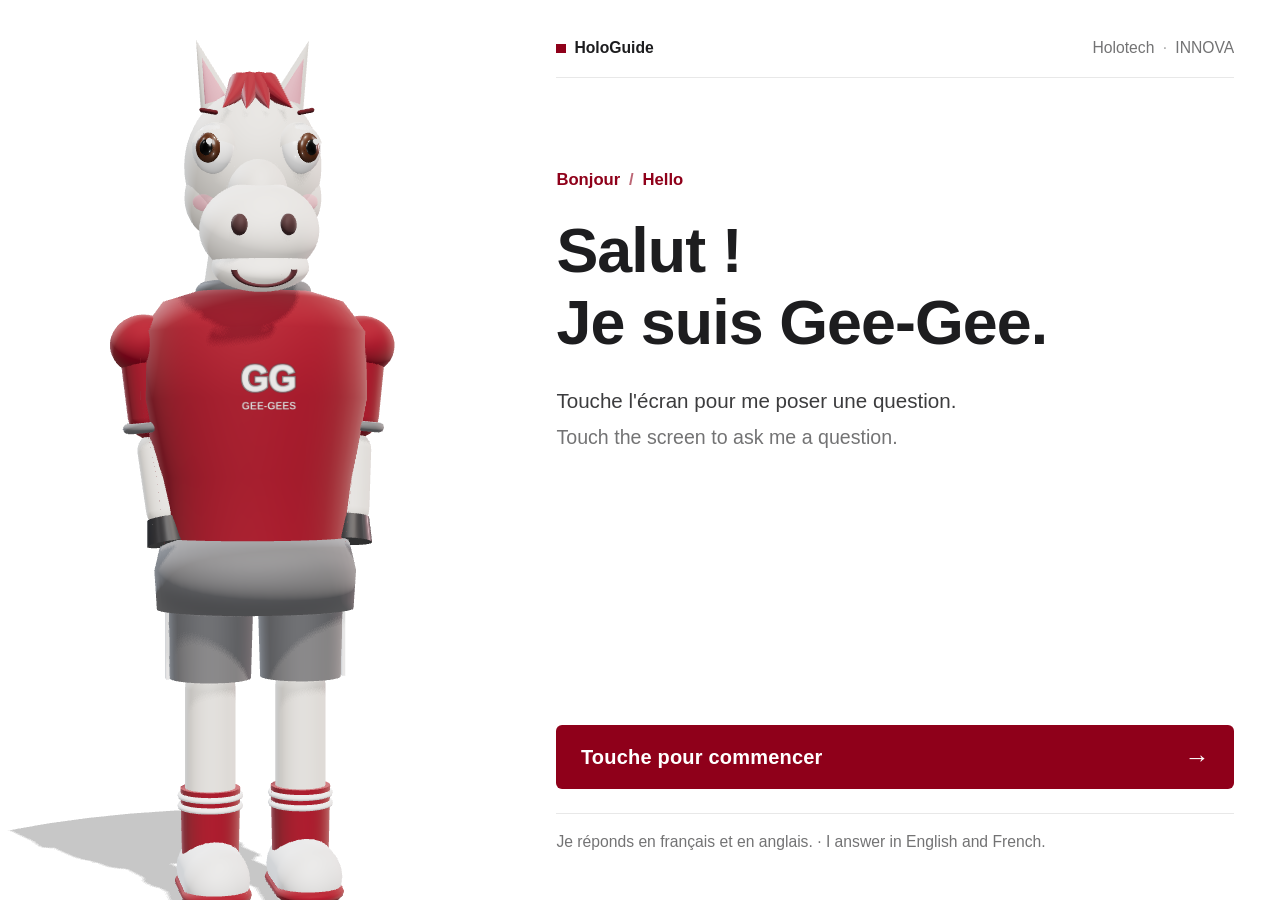
==== commit e21d77f2: "Louika : vraies directions avec carte du campus (OpenStreetMap) et mini-carte pour chaque étape - da" ====
--- a/index.html
+++ b/index.html
@@ -113,7 +113,7 @@
 </div>
 
 <!-- Plan agrandi -->
-<div id="lightbox" class="overlay" hidden role="dialog"><img id="lightboxImg" alt=""><button class="tool close-corner" id="closeLightbox" data-aria="close"><svg><use href="#i-close"/></svg></button></div>
+<div id="lightbox" class="overlay" hidden role="dialog"><img id="lightboxImg" alt=""><div id="lightboxMap" class="lightbox-map"></div><button class="tool close-corner" id="closeLightbox" data-aria="close"><svg><use href="#i-close"/></svg></button></div>
 
 <!-- Inactivité -->
 <div id="idle" class="overlay" hidden role="alertdialog" aria-labelledby="idleTitle">
--- a/css/style.css
+++ b/css/style.css
@@ -11,8 +11,8 @@
   --line: rgba(29, 29, 31, 0.2);
   --accent: #8f001a;          /* grenat uOttawa */
   --garnet: #8f001a;
-  --serif: "Iowan Old Style", "Palatino Linotype", Palatino, "Book Antiqua", Georgia, serif;
-  --sans: "Avenir Next", "Segoe UI Variable Text", "Segoe UI", "Helvetica Neue", Arial, sans-serif;
+  --sans: "Segoe UI Variable Text", "Segoe UI", -apple-system, "SF Pro Text", "Helvetica Neue", Arial, sans-serif;
+  --serif: var(--sans); /* une seule police, simple et lisible */
   --scale: 1;
   --pad: clamp(18px, 3.6vw, 56px);
   --radius: 6px;
@@ -39,8 +39,15 @@
 .holo { position: relative; min-width: 0; }
 .holo-stage { right: -20% !important; width: auto !important; pointer-events: none; } /* déborde sous l'interface */
 .panel { position: relative; z-index: 1; }
+/* Gee-Gee en vidéo : le clip remplit la colonne, pieds en bas ; le mur blanc se fond dans le fond blanc */
+.holo-stage.is-video { right: 0 !important; }
+.geegee.video video {
+  position: absolute; inset: 0; width: 100%; height: 100%; object-fit: contain; object-position: center bottom;
+  opacity: 0; transition: opacity 0.25s; filter: brightness(1.04) contrast(1.06);
+}
+.geegee.video video.on { opacity: 1; }
 .holo-stage, .holo-stage .geegee, .holo-stage canvas { position: absolute; inset: 0; width: 100%; height: 100%; display: block; }
-.fallback { position: absolute; bottom: 12%; width: 100%; text-align: center; font: italic 2rem var(--serif); color: var(--mute); }
+.fallback { position: absolute; bottom: 12%; width: 100%; text-align: center; font: 600 1.6rem var(--sans); color: var(--mute); }
 
 .panel {
   display: flex; flex-direction: column; min-width: 0; min-height: 0;
@@ -50,9 +57,9 @@
 .masthead {
   display: flex; flex-wrap: wrap; align-items: baseline; justify-content: space-between; gap: 0.3rem 1rem;
   padding-bottom: 0.9rem; border-bottom: 1px solid var(--faint);
-  font-size: 0.7rem; letter-spacing: 0.16em; text-transform: uppercase; color: var(--mute);
-}
-.wordmark { display: inline-flex; align-items: center; gap: 0.55em; color: var(--ink); font-weight: 600; letter-spacing: 0.16em; text-transform: uppercase; }
+  font-size: 0.8rem; color: var(--mute);
+}
+.wordmark { display: inline-flex; align-items: center; gap: 0.55em; color: var(--ink); font-weight: 700; }
 .wordmark::before { content: ""; width: 0.6em; height: 0.6em; background: var(--accent); }
 .where { white-space: nowrap; overflow: hidden; text-overflow: ellipsis; }
 .sep { color: var(--dim); margin: 0 0.25em; }
@@ -62,10 +69,10 @@
 .screen.active { display: flex; animation: rise 0.5s cubic-bezier(0.2, 0.7, 0.2, 1) both; }
 @keyframes rise { from { opacity: 0; transform: translateY(10px); } }
 
-.display, .title, .view-title { font-family: var(--serif); font-weight: 400; letter-spacing: -0.01em; line-height: 1.08; }
-.title { font-size: clamp(1.8rem, 9cqi, 2.6rem); margin: 1.6rem 0 0.4rem; }
+.display, .title, .view-title { font-weight: 650; letter-spacing: -0.015em; line-height: 1.15; }
+.title { font-size: clamp(1.4rem, 7cqi, 1.9rem); margin: 1.6rem 0 0.4rem; }
 .label {
-  margin: 1.7rem 0 0.2rem; font-size: 0.7rem; letter-spacing: 0.16em; text-transform: uppercase; color: var(--mute);
+  margin: 1.6rem 0 0.3rem; font-size: 0.85rem; font-weight: 600; color: var(--mute);
 }
 .lead { font-size: 1.05rem; color: var(--mute); max-width: 32em; }
 .fine { margin-top: 1rem; font-size: 0.78rem; color: var(--dim); max-width: 34em; }
@@ -89,10 +96,10 @@
 
 /* ---------- 1. Veille ---------- */
 #attract { justify-content: space-between; cursor: pointer; padding-top: clamp(2rem, 10vh, 7rem); }
-.eyebrow { font-size: 0.72rem; letter-spacing: 0.2em; text-transform: uppercase; color: var(--accent); margin-bottom: 1.1rem; }
+.eyebrow { font-size: 0.85rem; font-weight: 600; color: var(--accent); margin-bottom: 1.1rem; }
 .eyebrow .sep { color: var(--accent); opacity: 0.6; }
-.display { font-size: clamp(2.3rem, 12cqi, 5rem); white-space: pre-line; margin-bottom: 1.4rem; }
-.intro .lead { font-size: 1.12rem; color: var(--ink); opacity: 0.86; }
+.display { font-size: clamp(1.9rem, 9.5cqi, 3.2rem); white-space: pre-line; margin-bottom: 1.4rem; }
+.intro .lead { font-size: 1.05rem; color: var(--ink); opacity: 0.86; }
 .intro .lead.second { margin-top: 0.35rem; color: var(--mute); opacity: 1; font-size: 1rem; }
 .intro-foot .primary { animation: breathe 3.2s ease-in-out infinite; }
 @keyframes breathe { 50% { box-shadow: 0 0 0 7px rgba(143, 0, 26, 0.1); } }
@@ -111,7 +118,7 @@
   color: var(--mute); transition: color 0.2s;
 }
 .choice .code { font-size: 0.72rem; letter-spacing: 0.12em; font-variant-numeric: tabular-nums; color: var(--dim); min-width: 1.6rem; }
-.choice .word { font-size: 1.15rem; }
+.choice .word { font-size: 1.05rem; }
 .choice::after {
   content: ""; position: absolute; right: 0.2rem; top: 50%; width: 0.8rem; height: 0.8rem; margin-top: -0.4rem;
   border: 1px solid var(--line); border-radius: 50%; transition: background 0.2s, border-color 0.2s;
@@ -143,20 +150,20 @@
 .view::-webkit-scrollbar { display: none; }
 .view > * { animation: rise 0.45s cubic-bezier(0.2, 0.7, 0.2, 1) both; }
 
-.asked { font: italic 1rem var(--serif); color: var(--mute); margin-bottom: 0.8rem; }
+.asked { font-size: 0.9rem; color: var(--mute); margin-bottom: 0.6rem; }
 .asked::before { content: "« "; } .asked::after { content: " »"; }
 :lang(en) .asked::before { content: "“"; } :lang(en) .asked::after { content: "”"; }
-.spoken { font-family: var(--serif); font-size: clamp(1.25rem, 6.4cqi, 1.75rem); line-height: 1.32; color: var(--ink); }
+.spoken { font-size: clamp(1.05rem, 5.2cqi, 1.3rem); line-height: 1.5; color: var(--ink); }
 .spoken .w { transition: color 0.18s; }
 .spoken.reading .w { color: var(--dim); }
 .spoken.reading .w.said, .spoken.reading .w.now { color: var(--ink); }
 
-.view-title { font-size: clamp(1.6rem, 8cqi, 2.2rem); margin: 0.9rem 0 0.8rem; }
+.view-title { font-size: clamp(1.3rem, 6.5cqi, 1.7rem); margin: 0.9rem 0 0.8rem; }
 .back { display: inline-flex; align-items: center; gap: 0.2rem; margin-left: -0.3rem; padding: 0.4rem 0.3rem; font-size: 0.82rem; color: var(--mute); }
 
 .section {
   margin: 2rem 0 0.1rem; padding-bottom: 0.6rem; border-bottom: 1px solid var(--faint);
-  font-size: 0.7rem; letter-spacing: 0.16em; text-transform: uppercase; color: var(--mute);
+  font-size: 0.85rem; font-weight: 600; color: var(--mute);
 }
 .list, .topics { list-style: none; }
 .spoken + .list { margin-top: 1.4rem; border-top: 1px solid var(--faint); }
@@ -169,7 +176,7 @@
 .list button:active, .topics button:active { color: var(--accent); padding-left: 0.3rem; }
 .list.more button { color: var(--mute); font-size: 0.92rem; }
 .topics .num { font-size: 0.72rem; letter-spacing: 0.1em; font-variant-numeric: tabular-nums; color: var(--accent); min-width: 1.4rem; }
-.topics .name { flex: 1; font-size: 1.05rem; }
+.topics .name { flex: 1; font-size: 1rem; }
 .topics .count { font-size: 0.78rem; color: var(--dim); font-variant-numeric: tabular-nums; }
 
 .plan { display: block; width: 100%; margin-top: 1.4rem; text-align: left; }
@@ -231,10 +238,10 @@
 #history { justify-content: flex-end; padding: 0; }
 .drawer { width: min(100%, 30rem); height: 100%; padding: var(--pad); background: #fff; box-shadow: -20px 0 60px rgba(0, 0, 0, 0.12); overflow-y: auto; }
 .drawer-head { display: flex; align-items: center; justify-content: space-between; padding-bottom: 1rem; border-bottom: 1px solid var(--faint); }
-.drawer-head h2 { font: 400 1.7rem var(--serif); }
+.drawer-head h2 { font-size: 1.4rem; font-weight: 650; }
 .history { list-style: none; }
 .history li { padding: 1rem 0; border-bottom: 1px solid var(--faint); }
-.history .q { font: italic 1rem var(--serif); color: var(--mute); }
+.history .q { font-size: 0.9rem; color: var(--mute); }
 .history .a { margin-top: 0.35rem; font-size: 0.95rem; }
 .history .empty { color: var(--dim); border: 0; }
 #lightbox img { max-width: 100%; max-height: 88vh; background: #fff; border-radius: var(--radius); box-shadow: 0 24px 60px rgba(0, 0, 0, 0.2); }
@@ -269,3 +276,68 @@
   #attract { padding-top: 1rem; }
   .holo-stage { right: 0 !important; }
 }
+
+/* Accueil compact : quelques sujets en petites puces, la conversation garde la place */
+.chips { display: flex; flex-wrap: wrap; gap: 0.45rem; margin-top: 1.1rem; }
+.chip {
+  padding: 0.5rem 0.85rem; border: 1px solid var(--line); border-radius: 999px;
+  font-size: 0.88rem; color: var(--ink); transition: background 0.15s, color 0.15s;
+}
+.chip:active { background: var(--accent); border-color: var(--accent); color: #fff; }
+.chip.all { border-style: dashed; color: var(--mute); }
+.hint { margin-top: 1.4rem; font-size: 0.85rem; color: var(--dim); }
+
+/* ---------- Carte du campus et itinéraire ---------- */
+.route { margin-top: 1.3rem; }
+.route-head { display: flex; flex-wrap: wrap; align-items: baseline; justify-content: space-between; gap: 0.2rem 0.8rem; font-size: 0.85rem; color: var(--mute); }
+.route-head strong { color: var(--ink); font-size: 0.95rem; }
+.route-map { position: relative; display: block; width: 100%; margin-top: 0.55rem; padding: 0; border: 1px solid var(--faint); border-radius: 10px; overflow: hidden; }
+.route-map svg { display: block; width: 100%; height: auto; }
+.route-zoom {
+  position: absolute; left: 0.5rem; top: 0.5rem; padding: 0.25rem 0.55rem; border-radius: 6px;
+  background: rgba(255, 255, 255, 0.92); border: 1px solid var(--faint); font-size: 0.72rem; color: var(--mute);
+}
+.route-steps { list-style: none; margin-top: 0.8rem; border-top: 1px solid var(--faint); }
+.route-steps li { display: flex; align-items: center; gap: 0.75rem; padding: 0.65rem 0; border-bottom: 1px solid var(--faint); }
+.step-map { position: relative; flex: none; width: 4.6rem; height: 4.6rem; border-radius: 8px; overflow: hidden; border: 1px solid var(--faint); }
+.step-map svg { display: block; width: 100%; height: 100%; }
+.step-num {
+  flex: none; display: grid; place-items: center; width: 1.5rem; height: 1.5rem; border-radius: 50%;
+  background: var(--accent); color: #fff; font-size: 0.75rem; font-weight: 700;
+}
+.step-map + .step-num { position: relative; margin-left: -1.95rem; margin-top: -3.4rem; width: 1.25rem; height: 1.25rem; font-size: 0.65rem; box-shadow: 0 0 0 2px #fff; }
+.step-text { font-size: 0.92rem; line-height: 1.4; }
+.lightbox-map { width: min(100%, 60rem); max-height: 90vh; border-radius: var(--radius); overflow: hidden; box-shadow: 0 24px 60px rgba(0, 0, 0, 0.2); }
+.lightbox-map:empty { display: none; }
+.lightbox-map svg { display: block; width: 100%; height: auto; max-height: 90vh; }
+
+/* Couleurs de la carte (plan clair, accent grenat) */
+.campus-map .m-ground { fill: #f4f2ee; }
+.campus-map .m-water path { fill: #cfe1ee; }
+.campus-map .m-green path { fill: #dfeccf; }
+.campus-map .m-road-casing path { fill: none; stroke: #dcd7cf; stroke-linecap: round; stroke-linejoin: round; }
+.campus-map .m-road path { fill: none; stroke: #fff; stroke-linecap: round; stroke-linejoin: round; }
+.campus-map .m-foot path { fill: none; stroke: #c9c2b7; stroke-linecap: round; }
+.campus-map .m-bld path { fill: #e4e0d9; stroke: #d0c9be; stroke-width: 0.6; }
+.campus-map .m-bld path.uo { fill: #d9d1c5; stroke: #c3b9aa; }
+.campus-map .m-bld path.here { fill: #3a3a3c; stroke: #1d1d1f; }
+.campus-map .m-bld path.dest { fill: #e8b4bf; stroke: #8f001a; stroke-width: 1.4; }
+.campus-map .m-route path { fill: none; stroke-linecap: round; stroke-linejoin: round; }
+.campus-map .m-route .halo { stroke: #fff; }
+.campus-map .m-route .main { stroke: #8f001a; }
+.campus-map .m-route .rest { stroke: #8f001a; opacity: 0.3; }
+.campus-map .m-label text { font-family: var(--sans); font-weight: 700; fill: #6b6458; text-anchor: middle; dominant-baseline: middle; paint-order: stroke; stroke: rgba(255, 255, 255, 0.85); stroke-width: 2.5px; }
+.campus-map .m-label text.dest { fill: #8f001a; }
+.campus-map .m-label text.road { font-weight: 500; fill: #8a8378; font-style: italic; }
+.campus-map .m-train { fill: #8f001a; }
+.campus-map .m-train-t { font-family: var(--sans); font-weight: 800; fill: #fff; text-anchor: middle; }
+.campus-map .here-ring { fill: rgba(29, 29, 31, 0.15); }
+.campus-map .here-dot { fill: #1d1d1f; stroke: #fff; stroke-width: 2px; }
+.campus-map .here-t { font-family: var(--sans); font-weight: 700; fill: #1d1d1f; text-anchor: middle; paint-order: stroke; stroke: #fff; stroke-width: 3px; }
+.campus-map .dest-pin { fill: #8f001a; stroke: #fff; stroke-width: 1.5px; }
+.campus-map .dest-dot { fill: #fff; }
+.campus-map .m-deco path { fill: #1d1d1f; }
+.campus-map .m-deco path.scale { fill: none; stroke: #1d1d1f; }
+.campus-map .m-deco text { font-family: var(--sans); fill: #1d1d1f; text-anchor: middle; font-weight: 600; }
+.campus-map .m-deco text.credit { text-anchor: end; font-weight: 400; fill: #8a8378; }
+.campus-map.mini .m-ground { fill: #f1eee9; }
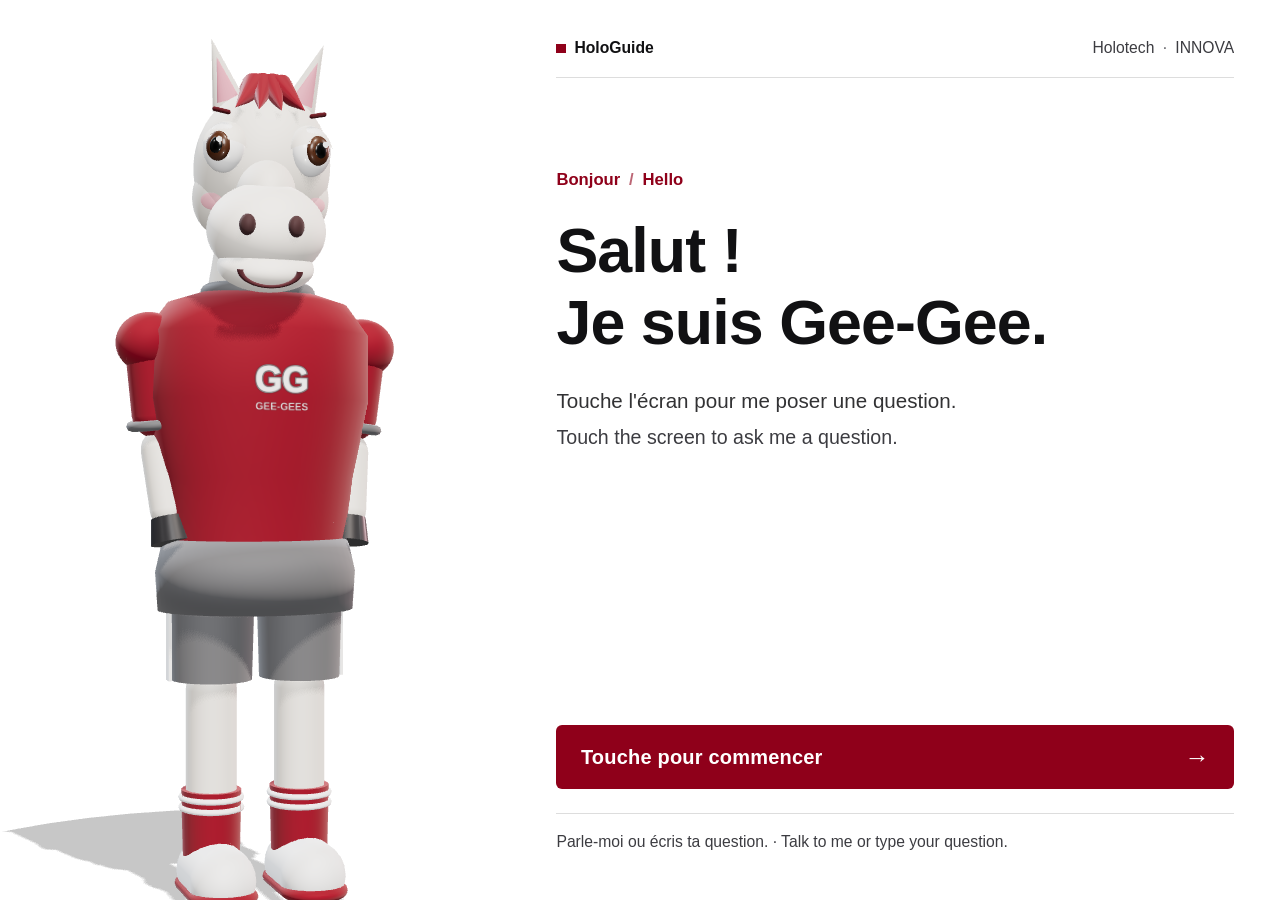
==== commit 13567ddf: "Louika : bouton Paramètres (langue, taille du texte, contraste, voix, vitesse, surlignage, animation" ====
--- a/index.html
+++ b/index.html
@@ -21,6 +21,7 @@
   <symbol id="i-next" viewBox="0 0 24 24"><path fill="currentColor" d="M8.6 16.6 10 18l6-6-6-6-1.4 1.4 4.6 4.6z"/></symbol>
   <symbol id="i-close" viewBox="0 0 24 24"><path fill="currentColor" d="M19 6.4 17.6 5 12 10.6 6.4 5 5 6.4l5.6 5.6L5 17.6 6.4 19l5.6-5.6 5.6 5.6 1.4-1.4-5.6-5.6z"/></symbol>
   <symbol id="i-replay" viewBox="0 0 24 24"><path fill="currentColor" d="M12 5V1L7 6l5 5V7a6 6 0 1 1-6 6H4a8 8 0 1 0 8-8Z"/></symbol>
+  <symbol id="i-settings" viewBox="0 0 24 24"><path fill="currentColor" d="M19.4 13a7.6 7.6 0 0 0 0-2l2.1-1.6-2-3.5-2.5 1a7.4 7.4 0 0 0-1.7-1L15 3.3h-4l-.4 2.6a7.4 7.4 0 0 0-1.7 1l-2.5-1-2 3.5L6.6 11a7.6 7.6 0 0 0 0 2l-2.1 1.6 2 3.5 2.5-1a7.4 7.4 0 0 0 1.7 1l.4 2.6h4l.4-2.6a7.4 7.4 0 0 0 1.7-1l2.5 1 2-3.5ZM13 15.5A3.5 3.5 0 1 1 13 8.5a3.5 3.5 0 0 1 0 7Z" transform="translate(-1 0)"/></symbol>
   <symbol id="i-link" viewBox="0 0 24 24"><path fill="currentColor" d="M14 3v2h3.6l-9.8 9.8 1.4 1.4L19 6.4V10h2V3h-7ZM19 19H5V5h7V3H5a2 2 0 0 0-2 2v14a2 2 0 0 0 2 2h14a2 2 0 0 0 2-2v-7h-2v7Z"/></symbol>
 </svg>
 
@@ -71,9 +72,7 @@
 <section id="chat" class="screen">
   <nav class="toolbar">
     <button id="langBtn" class="tool txt"></button>
-    <button id="textBtn" class="tool txt" data-aria="textUp">Aa</button>
-    <button id="contrastBtn" class="tool" data-aria="contrast" aria-pressed="false"><svg><use href="#i-contrast"/></svg></button>
-    <button id="voiceBtn" class="tool" data-aria="voice" aria-pressed="true"><svg><use href="#i-sound"/></svg></button>
+    <button id="settingsBtn" class="tool wide" data-aria="settings"><svg><use href="#i-settings"/></svg><span data-t="settings"></span></button>
     <button id="historyBtn" class="tool" data-aria="history"><svg><use href="#i-history"/></svg><span class="count" id="histCount" hidden></span></button>
     <span class="grow"></span>
     <button id="endBtn" class="quiet" data-t="end"></button>
@@ -112,6 +111,15 @@
   </div>
 </div>
 
+<!-- Paramètres : langue, taille du texte, contraste, voix… (remis par défaut pour chaque nouvelle personne) -->
+<div id="settings" class="overlay" hidden role="dialog" aria-labelledby="settingsTitle">
+  <div class="card settings">
+    <div class="drawer-head"><h2 id="settingsTitle" data-t="settings"></h2><button class="tool" id="closeSettings" data-aria="close"><svg><use href="#i-close"/></svg></button></div>
+    <div id="settingsRows"></div>
+    <div class="row"><button class="quiet" id="resetSettings" data-t="resetSettings"></button><button class="primary" id="doneSettings" data-t="ok"></button></div>
+  </div>
+</div>
+
 <!-- Plan agrandi -->
 <div id="lightbox" class="overlay" hidden role="dialog"><img id="lightboxImg" alt=""><div id="lightboxMap" class="lightbox-map"></div><button class="tool close-corner" id="closeLightbox" data-aria="close"><svg><use href="#i-close"/></svg></button></div>
 
--- a/css/style.css
+++ b/css/style.css
@@ -4,11 +4,11 @@
 
 :root {
   --bg: #fff;
-  --ink: #1d1d1f;
-  --mute: rgba(29, 29, 31, 0.62);
-  --dim: rgba(29, 29, 31, 0.4);
-  --faint: rgba(29, 29, 31, 0.1);
-  --line: rgba(29, 29, 31, 0.2);
+  --ink: #111113;             /* texte principal : presque noir */
+  --mute: #3c3c41;            /* texte secondaire : gris foncé, bien lisible (contraste 10:1) */
+  --dim: #5e5e64;             /* indications : contraste 6:1 minimum */
+  --faint: rgba(17, 17, 19, 0.14);
+  --line: rgba(17, 17, 19, 0.3);
   --accent: #8f001a;          /* grenat uOttawa */
   --garnet: #8f001a;
   --sans: "Segoe UI Variable Text", "Segoe UI", -apple-system, "SF Pro Text", "Helvetica Neue", Arial, sans-serif;
@@ -153,9 +153,9 @@
 .asked { font-size: 0.9rem; color: var(--mute); margin-bottom: 0.6rem; }
 .asked::before { content: "« "; } .asked::after { content: " »"; }
 :lang(en) .asked::before { content: "“"; } :lang(en) .asked::after { content: "”"; }
-.spoken { font-size: clamp(1.05rem, 5.2cqi, 1.3rem); line-height: 1.5; color: var(--ink); }
+.spoken { font-size: clamp(1.1rem, 5.4cqi, 1.35rem); line-height: 1.5; font-weight: 500; color: var(--ink); }
 .spoken .w { transition: color 0.18s; }
-.spoken.reading .w { color: var(--dim); }
+.spoken.reading .w { color: #6e6e74; }
 .spoken.reading .w.said, .spoken.reading .w.now { color: var(--ink); }
 
 .view-title { font-size: clamp(1.3rem, 6.5cqi, 1.7rem); margin: 0.9rem 0 0.8rem; }
@@ -341,3 +341,27 @@
 .campus-map .m-deco text { font-family: var(--sans); fill: #1d1d1f; text-anchor: middle; font-weight: 600; }
 .campus-map .m-deco text.credit { text-anchor: end; font-weight: 400; fill: #8a8378; }
 .campus-map.mini .m-ground { fill: #f1eee9; }
+
+/* Pages officielles trouvées dans l'index (quand aucune fiche ne répond) */
+.pages .list button > span { display: flex; flex-direction: column; gap: 0.15rem; }
+.pg-title { font-size: 0.98rem; font-weight: 600; color: var(--ink); }
+.pg-sec { font-size: 0.78rem; color: var(--dim); }
+.link-qr { padding: 1.6rem; background: #fff; text-align: center; }
+.link-qr .title { margin: 0 0 0.4rem; }
+.link-qr .qr { margin: 1rem auto 0; }
+.link-qr .fine { word-break: break-all; margin: 0.8rem auto 0; }
+
+/* ---------- Paramètres ---------- */
+.tool.wide { width: auto; gap: 0.4rem; padding: 0 0.75rem; display: inline-flex; align-items: center; font-size: 0.85rem; font-weight: 600; color: var(--ink); }
+.card.settings { width: min(100%, 30rem); max-height: 92vh; overflow-y: auto; }
+.set-row { padding: 0.85rem 0; border-bottom: 1px solid var(--faint); }
+.set-label { font-size: 0.9rem; font-weight: 600; margin-bottom: 0.5rem; }
+.seg { display: flex; gap: 0.35rem; }
+.seg-btn {
+  flex: 1; min-height: 2.8rem; padding: 0 0.6rem; border: 1px solid var(--line); border-radius: var(--radius);
+  font-size: 0.95rem; font-weight: 600; color: var(--ink); background: #fff;
+}
+.seg-btn[aria-pressed="true"] { background: var(--accent); border-color: var(--accent); color: #fff; }
+.settings .row { justify-content: space-between; }
+/* Animations réduites (réglage) */
+body.calm *, body.calm *::before, body.calm *::after { animation: none !important; transition: none !important; }
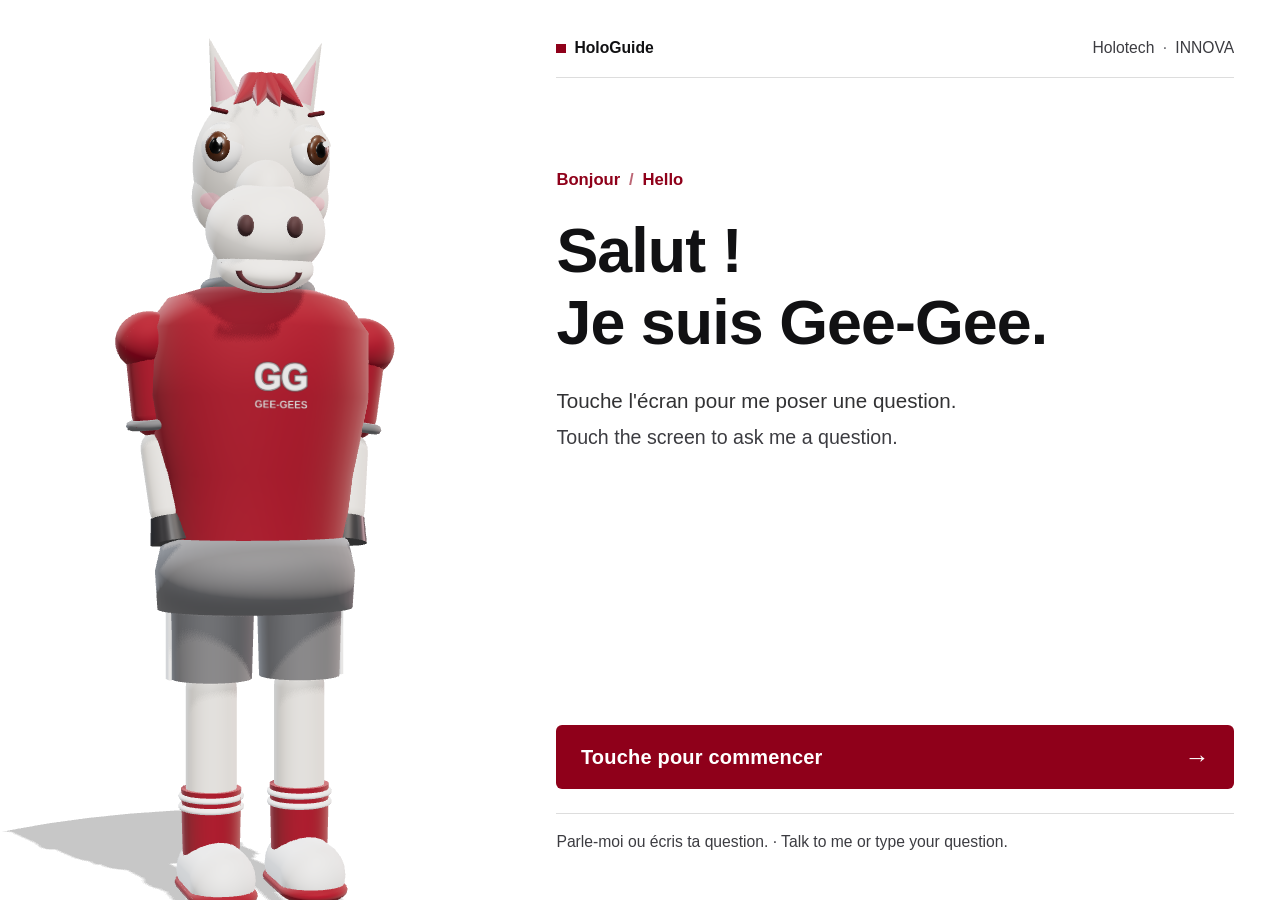
==== commit 8811fc92: "Louika : boutons en bas (arrangement 2) et nouvelles icônes au trait - Gros bouton « Touche et parle" ====
--- a/index.html
+++ b/index.html
@@ -11,18 +11,21 @@
 <!-- Fond blanc. Gee-Gee est debout à gauche, sur toute la hauteur de la boîte Holotech d'INNOVA ; l'interface est à droite. -->
 <body>
 <svg width="0" height="0" style="position:absolute" aria-hidden="true">
-  <symbol id="i-mic" viewBox="0 0 24 24"><path fill="currentColor" d="M12 15a3 3 0 0 0 3-3V6a3 3 0 1 0-6 0v6a3 3 0 0 0 3 3Zm5-3a5 5 0 0 1-10 0H5a7 7 0 0 0 6 6.92V21h2v-2.08A7 7 0 0 0 19 12h-2Z"/></symbol>
-  <symbol id="i-send" viewBox="0 0 24 24"><path fill="currentColor" d="M3.4 20.4 21 12 3.4 3.6 3.3 10l12.6 2-12.6 2z"/></symbol>
-  <symbol id="i-sound" viewBox="0 0 24 24"><path fill="currentColor" d="M4 9v6h4l5 4V5L8 9H4Zm12.5 3a4.5 4.5 0 0 0-2.5-4v8a4.5 4.5 0 0 0 2.5-4Zm-2.5-8.7v2.1a7 7 0 0 1 0 13.2v2.1a9 9 0 0 0 0-17.4Z"/></symbol>
-  <symbol id="i-mute" viewBox="0 0 24 24"><path fill="currentColor" d="M4 9v6h4l5 4V5L8 9H4Zm12.6 3 2.7-2.7-1.4-1.4L15.2 10.6l-2.7-2.7-1.4 1.4L13.8 12l-2.7 2.7 1.4 1.4 2.7-2.7 2.7 2.7 1.4-1.4L16.6 12Z"/></symbol>
-  <symbol id="i-contrast" viewBox="0 0 24 24"><path fill="currentColor" d="M12 2a10 10 0 1 0 0 20 10 10 0 0 0 0-20Zm0 18V4a8 8 0 0 1 0 16Z"/></symbol>
-  <symbol id="i-history" viewBox="0 0 24 24"><path fill="currentColor" d="M13 3a9 9 0 0 0-9 9H1l4 4 4-4H6a7 7 0 1 1 2.05 4.95l-1.42 1.42A9 9 0 1 0 13 3Zm-1 5v5l4.25 2.52.77-1.28-3.52-2.09V8H12Z"/></symbol>
-  <symbol id="i-back" viewBox="0 0 24 24"><path fill="currentColor" d="M15.4 7.4 14 6l-6 6 6 6 1.4-1.4L10.8 12z"/></symbol>
-  <symbol id="i-next" viewBox="0 0 24 24"><path fill="currentColor" d="M8.6 16.6 10 18l6-6-6-6-1.4 1.4 4.6 4.6z"/></symbol>
-  <symbol id="i-close" viewBox="0 0 24 24"><path fill="currentColor" d="M19 6.4 17.6 5 12 10.6 6.4 5 5 6.4l5.6 5.6L5 17.6 6.4 19l5.6-5.6 5.6 5.6 1.4-1.4-5.6-5.6z"/></symbol>
-  <symbol id="i-replay" viewBox="0 0 24 24"><path fill="currentColor" d="M12 5V1L7 6l5 5V7a6 6 0 1 1-6 6H4a8 8 0 1 0 8-8Z"/></symbol>
-  <symbol id="i-settings" viewBox="0 0 24 24"><path fill="currentColor" d="M19.4 13a7.6 7.6 0 0 0 0-2l2.1-1.6-2-3.5-2.5 1a7.4 7.4 0 0 0-1.7-1L15 3.3h-4l-.4 2.6a7.4 7.4 0 0 0-1.7 1l-2.5-1-2 3.5L6.6 11a7.6 7.6 0 0 0 0 2l-2.1 1.6 2 3.5 2.5-1a7.4 7.4 0 0 0 1.7 1l.4 2.6h4l.4-2.6a7.4 7.4 0 0 0 1.7-1l2.5 1 2-3.5ZM13 15.5A3.5 3.5 0 1 1 13 8.5a3.5 3.5 0 0 1 0 7Z" transform="translate(-1 0)"/></symbol>
-  <symbol id="i-link" viewBox="0 0 24 24"><path fill="currentColor" d="M14 3v2h3.6l-9.8 9.8 1.4 1.4L19 6.4V10h2V3h-7ZM19 19H5V5h7V3H5a2 2 0 0 0-2 2v14a2 2 0 0 0 2 2h14a2 2 0 0 0 2-2v-7h-2v7Z"/></symbol>
+  <symbol id="i-mic" viewBox="0 0 24 24"><g fill="none" stroke="currentColor" stroke-width="1.8" stroke-linecap="round" stroke-linejoin="round"><rect x="9" y="2.5" width="6" height="12" rx="3"/><path d="M5.5 11.5a6.5 6.5 0 0 0 13 0M12 18v3.5M8.5 21.5h7"/></g></symbol>
+  <symbol id="i-send" viewBox="0 0 24 24"><g fill="none" stroke="currentColor" stroke-width="1.8" stroke-linecap="round" stroke-linejoin="round"><path d="M4 12h12M11 5l7 7-7 7"/></g></symbol>
+  <symbol id="i-history" viewBox="0 0 24 24"><g fill="none" stroke="currentColor" stroke-width="1.8" stroke-linecap="round" stroke-linejoin="round"><path d="M3.5 12a8.5 8.5 0 1 0 2.5-6M3.5 4v4.5H8"/><path d="M12 7.5V12l3 2"/></g></symbol>
+  <symbol id="i-back" viewBox="0 0 24 24"><g fill="none" stroke="currentColor" stroke-width="1.8" stroke-linecap="round" stroke-linejoin="round"><path d="M15 5l-7 7 7 7"/></g></symbol>
+  <symbol id="i-next" viewBox="0 0 24 24"><g fill="none" stroke="currentColor" stroke-width="1.8" stroke-linecap="round" stroke-linejoin="round"><path d="M9 5l7 7-7 7"/></g></symbol>
+  <symbol id="i-close" viewBox="0 0 24 24"><g fill="none" stroke="currentColor" stroke-width="1.8" stroke-linecap="round" stroke-linejoin="round"><path d="M6 6l12 12M18 6L6 18"/></g></symbol>
+  <symbol id="i-replay" viewBox="0 0 24 24"><g fill="none" stroke="currentColor" stroke-width="1.8" stroke-linecap="round" stroke-linejoin="round"><path d="M4 12a8 8 0 1 0 2.4-5.7M4 4v4.5h4.5"/><path d="M10.5 9.5v5l4-2.5z"/></g></symbol>
+  <symbol id="i-settings" viewBox="0 0 24 24"><g fill="none" stroke="currentColor" stroke-width="1.8" stroke-linecap="round" stroke-linejoin="round"><circle cx="12" cy="12" r="3"/><path d="M12 2.8l1.6 2.3 2.8-.6.6 2.8 2.3 1.6-1.2 2.6 1.2 2.6-2.3 1.6-.6 2.8-2.8-.6L12 21.2l-1.6-2.3-2.8.6-.6-2.8-2.3-1.6 1.2-2.6-1.2-2.6 2.3-1.6.6-2.8 2.8.6z"/></g></symbol>
+  <symbol id="i-link" viewBox="0 0 24 24"><g fill="none" stroke="currentColor" stroke-width="1.8" stroke-linecap="round" stroke-linejoin="round"><path d="M14 4h6v6M20 4l-9 9M18 14v5a1 1 0 0 1-1 1H5a1 1 0 0 1-1-1V7a1 1 0 0 1 1-1h5"/></g></symbol>
+  <symbol id="i-globe" viewBox="0 0 24 24"><g fill="none" stroke="currentColor" stroke-width="1.8" stroke-linecap="round" stroke-linejoin="round"><circle cx="12" cy="12" r="9"/><path d="M3 12h18M12 3c2.5 2.6 3.8 5.6 3.8 9s-1.3 6.4-3.8 9c-2.5-2.6-3.8-5.6-3.8-9S9.5 5.6 12 3z"/></g></symbol>
+  <symbol id="i-keyboard" viewBox="0 0 24 24"><g fill="none" stroke="currentColor" stroke-width="1.8" stroke-linecap="round" stroke-linejoin="round"><rect x="2.5" y="6" width="19" height="12" rx="2.5"/><path d="M6.5 10h.01M10 10h.01M13.5 10h.01M17 10h.01M6.5 14h.01M17 14h.01M9.5 14h5"/></g></symbol>
+  <symbol id="i-exit" viewBox="0 0 24 24"><g fill="none" stroke="currentColor" stroke-width="1.8" stroke-linecap="round" stroke-linejoin="round"><path d="M14 4h4a1 1 0 0 1 1 1v14a1 1 0 0 1-1 1h-4"/><path d="M10 8l-4 4 4 4M6 12h9"/></g></symbol>
+  <symbol id="i-sound" viewBox="0 0 24 24"><g fill="none" stroke="currentColor" stroke-width="1.8" stroke-linecap="round" stroke-linejoin="round"><path d="M4 9.5v5h3.5L12 18V6L7.5 9.5z"/><path d="M15.5 9a4 4 0 0 1 0 6M18 6.5a7.5 7.5 0 0 1 0 11"/></g></symbol>
+  <symbol id="i-mute" viewBox="0 0 24 24"><g fill="none" stroke="currentColor" stroke-width="1.8" stroke-linecap="round" stroke-linejoin="round"><path d="M4 9.5v5h3.5L12 18V6L7.5 9.5z"/><path d="M16 9.5l5 5M21 9.5l-5 5"/></g></symbol>
+  <symbol id="i-contrast" viewBox="0 0 24 24"><g fill="none" stroke="currentColor" stroke-width="1.8" stroke-linecap="round" stroke-linejoin="round"><circle cx="12" cy="12" r="9"/><path d="M12 3v18" /><path d="M12 3a9 9 0 0 1 0 18z" fill="currentColor"/></g></symbol>
 </svg>
 
 <div class="box">
@@ -70,20 +73,25 @@
 
 <!-- 3. Conversation : une seule réponse à la fois, sous-titrée pendant que Gee-Gee parle -->
 <section id="chat" class="screen">
-  <nav class="toolbar">
-    <button id="langBtn" class="tool txt"></button>
-    <button id="settingsBtn" class="tool wide" data-aria="settings"><svg><use href="#i-settings"/></svg><span data-t="settings"></span></button>
-    <button id="historyBtn" class="tool" data-aria="history"><svg><use href="#i-history"/></svg><span class="count" id="histCount" hidden></span></button>
-    <span class="grow"></span>
-    <button id="endBtn" class="quiet" data-t="end"></button>
-  </nav>
   <main id="view" class="view" aria-live="polite"></main>
-  <form id="askForm" class="askbar">
-    <label class="sr" for="askInput" data-t="ask"></label>
-    <input id="askInput" autocomplete="off" enterkeyhint="send" data-ph="askPh">
-    <button type="button" id="micBtn" class="mic" data-aria="mic"><svg><use href="#i-mic"/></svg></button>
-    <button type="submit" class="send" data-aria="send"><svg><use href="#i-send"/></svg></button>
-  </form>
+  <!-- Tous les boutons en bas, faciles à atteindre (personne en fauteuil, enfant) -->
+  <div class="dock">
+    <form id="askForm" class="askbar" hidden>
+      <label class="sr" for="askInput" data-t="ask"></label>
+      <input id="askInput" autocomplete="off" enterkeyhint="send" data-ph="askPh">
+      <button type="submit" class="send" data-aria="send"><svg><use href="#i-send"/></svg></button>
+    </form>
+    <div class="talkrow">
+      <button type="button" id="micBtn" class="talk"><svg><use href="#i-mic"/></svg><span id="talkLabel" data-t="talk"></span></button>
+      <button type="button" id="typeBtn" class="dock-btn type" aria-pressed="false"><svg><use href="#i-keyboard"/></svg><span data-t="type"></span></button>
+    </div>
+    <nav class="dockbar">
+      <button id="langBtn" class="dock-btn"><svg><use href="#i-globe"/></svg><span id="langLabel"></span></button>
+      <button id="historyBtn" class="dock-btn"><svg><use href="#i-history"/></svg><span data-t="history"></span><span class="count" id="histCount" hidden></span></button>
+      <button id="settingsBtn" class="dock-btn"><svg><use href="#i-settings"/></svg><span data-t="settings"></span></button>
+      <button id="endBtn" class="dock-btn end"><svg><use href="#i-exit"/></svg><span data-t="end"></span></button>
+    </nav>
+  </div>
 </section>
 
 <!-- 4. Fin : code QR et satisfaction -->
--- a/css/style.css
+++ b/css/style.css
@@ -365,3 +365,34 @@
 .settings .row { justify-content: space-between; }
 /* Animations réduites (réglage) */
 body.calm *, body.calm *::before, body.calm *::after { animation: none !important; transition: none !important; }
+
+/* ---------- Boutons en bas (arrangement 2) ---------- */
+.dock { display: flex; flex-direction: column; gap: 0.6rem; padding-top: 0.8rem; border-top: 1px solid var(--faint); }
+.dock .askbar { padding: 0; border: 0; }
+.talk {
+  display: flex; align-items: center; justify-content: center; gap: 0.6rem; width: 100%; min-height: 3.9rem;
+  border-radius: 14px; background: var(--accent); color: #fff; font-size: 1.15rem; font-weight: 700;
+  box-shadow: 0 6px 18px rgba(143, 0, 26, 0.22); transition: transform 0.12s;
+}
+.talk svg { width: 1.6rem; height: 1.6rem; }
+.talk:active { transform: scale(0.985); }
+.talk.on { background: #6e0014; animation: listen 1.2s ease-in-out infinite; }
+.dockbar { display: grid; grid-template-columns: repeat(auto-fit, minmax(0, 1fr)); gap: 0.3rem; }
+.dock-btn[hidden] { display: none; }
+.dock-btn {
+  position: relative; display: flex; flex-direction: column; align-items: center; justify-content: center; gap: 0.25rem;
+  min-width: 0; min-height: 3.5rem; padding: 0.35rem 0.1rem; border: 1px solid var(--line); border-radius: 12px; background: #fff;
+  color: var(--ink); font-size: clamp(0.6rem, 2.9cqi, 0.78rem); font-weight: 600; line-height: 1.1; text-align: center;
+}
+.dock-btn > span:not(.count) { max-width: 100%; overflow: hidden; text-overflow: ellipsis; white-space: nowrap; }
+.dock-btn svg { width: 1.35rem; height: 1.35rem; }
+.dock-btn:active, .dock-btn[aria-pressed="true"] { background: var(--ink); border-color: var(--ink); color: #fff; }
+.dock-btn.end { color: var(--accent); border-color: rgba(143, 0, 26, 0.35); }
+.dock-btn .count {
+  position: absolute; top: 0.25rem; right: 0.35rem; min-width: 1.1rem; height: 1.1rem; padding: 0 0.3rem;
+  border-radius: 0.55rem; background: var(--accent); color: #fff; font-size: 0.62rem; font-weight: 700; line-height: 1.1rem;
+}
+svg use { pointer-events: none; }
+.talkrow { display: flex; gap: 0.4rem; }
+.talkrow .talk { flex: 1; }
+.dock-btn.type { flex: none; width: 4.4rem; min-height: 3.9rem; border-radius: 14px; }
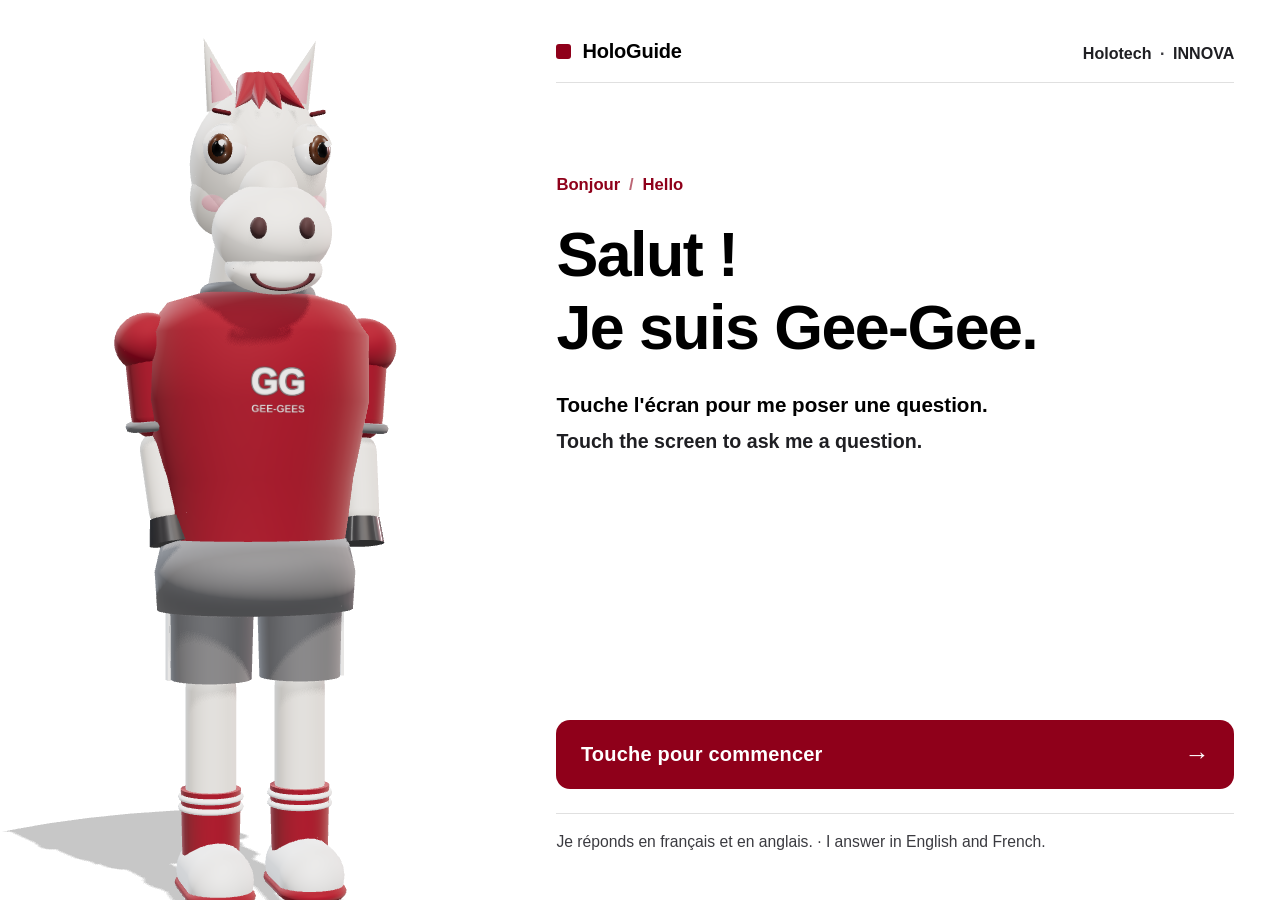
==== commit 49b2f28b: "Louika : code QR sous chaque réponse, 12 réglages, texte noir et passe esthétique - « Emporte cette " ====
--- a/index.html
+++ b/index.html
@@ -7,6 +7,8 @@
 <meta name="description" content="HoloGuide : guide d'information de l'Université d'Ottawa pour la boîte Holotech d'INNOVA, avec Gee-Gee.">
 <link rel="icon" href="data:,">
 <link rel="stylesheet" href="css/style.css">
+<link rel="preconnect" href="https://fonts.googleapis.com">
+<link rel="stylesheet" href="https://fonts.googleapis.com/css2?family=Atkinson+Hyperlegible:wght@400;700&display=swap" media="print" onload="this.media='all'">
 </head>
 <!-- Fond blanc. Gee-Gee est debout à gauche, sur toute la hauteur de la boîte Holotech d'INNOVA ; l'interface est à droite. -->
 <body>
--- a/css/style.css
+++ b/css/style.css
@@ -396,3 +396,117 @@
 .talkrow { display: flex; gap: 0.4rem; }
 .talkrow .talk { flex: 1; }
 .dock-btn.type { flex: none; width: 4.4rem; min-height: 3.9rem; border-radius: 14px; }
+
+/* =========================================================
+   Passe esthétique (v3) : texte noir et plus gras, cartes douces, boutons soignés
+   ========================================================= */
+:root {
+  --ink: #000;                 /* texte : noir franc */
+  --mute: #1f1f23;             /* secondaire : presque noir */
+  --dim: #3b3b40;              /* indications : gris très foncé */
+  --faint: rgba(0, 0, 0, 0.12);
+  --line: rgba(0, 0, 0, 0.26);
+  --soft: #f4f2ee;             /* fond des cartes */
+  --soft-2: #ebe8e2;
+  --radius: 10px;
+}
+body { -webkit-font-smoothing: auto; font-weight: 500; }
+.spoken { font-weight: 560; letter-spacing: -0.003em; }
+.spoken.reading .w { color: #55555b; }
+.masthead { font-size: 0.82rem; font-weight: 600; padding-bottom: 0.8rem; }
+.wordmark { font-size: 1.02rem; font-weight: 800; letter-spacing: -0.01em; }
+.wordmark::before { width: 0.75em; height: 0.75em; border-radius: 3px; }
+.section { color: var(--ink); font-weight: 700; font-size: 0.86rem; border-bottom: 0; margin: 1.6rem 0 0.4rem; padding: 0; }
+.label { color: var(--ink); font-weight: 700; }
+.lead, .intro .lead.second { color: var(--mute); }
+.intro .lead { opacity: 1; font-weight: 600; }
+.display { font-weight: 800; letter-spacing: -0.025em; }
+.title, .view-title { font-weight: 800; letter-spacing: -0.02em; }
+.fine, .meta, .tip { color: var(--dim); font-weight: 500; }
+
+/* Question posée : petite bulle */
+.asked { display: inline-block; padding: 0.35rem 0.85rem; margin-bottom: 0.8rem; border-radius: 999px; background: var(--soft); color: var(--ink); font-weight: 600; font-size: 0.88rem; }
+
+/* Listes dans des cartes arrondies */
+.list, .topics { background: var(--soft); border-radius: 14px; padding: 0 0.9rem; border: 0 !important; }
+.list li, .topics li { border-bottom: 1px solid rgba(0, 0, 0, 0.08); }
+.list li:last-child, .topics li:last-child { border-bottom: 0; }
+.list button, .topics button { font-weight: 600; padding: 0.85rem 0; }
+.list button svg, .topics button svg { color: var(--accent); }
+.spoken + .list { margin-top: 1.2rem; }
+
+/* Itinéraire et pages officielles en cartes */
+.route, .pages { margin-top: 1.2rem; }
+.route-head strong { font-weight: 800; }
+.route-head span { color: var(--dim); font-weight: 600; }
+.route-map { border: 0; border-radius: 16px; box-shadow: 0 0 0 1px var(--faint); }
+.route-steps { border-top: 0; background: var(--soft); border-radius: 14px; padding: 0 0.8rem; margin-top: 0.6rem; }
+.route-steps li { border-bottom: 1px solid rgba(0, 0, 0, 0.08); }
+.route-steps li:last-child { border-bottom: 0; }
+.step-text { font-weight: 550; }
+.step-map { border: 0; box-shadow: 0 0 0 1px var(--faint); background: #fff; }
+.pg-title { font-weight: 700; }
+.pg-sec { color: var(--dim); }
+
+/* Liens sources : petites étiquettes */
+.foot { gap: 0.45rem; }
+.src { border: 0; background: var(--soft); border-radius: 999px; padding: 0.42rem 0.8rem; font-weight: 600; font-size: 0.85rem; }
+.src svg { color: var(--accent); }
+
+/* « Cette réponse t'aide ? » */
+.actions { border-top: 0; background: var(--soft); border-radius: 14px; padding: 0.6rem 0.7rem; color: var(--ink); font-weight: 600; }
+.actions .tool { background: #fff; border-color: transparent; color: var(--ink); }
+.pill { background: #fff; border-color: transparent; font-weight: 700; border-radius: 999px; }
+
+/* Code QR « Emporte cette réponse » */
+.take { display: flex; align-items: center; gap: 0.9rem; margin-top: 1.2rem; padding: 0.8rem; border-radius: 16px; background: #fff; box-shadow: 0 0 0 1.5px var(--accent) inset; }
+.take-qr { flex: none; width: 5.6rem; height: 5.6rem; padding: 0.3rem; background: #fff; border-radius: 8px; }
+.take-qr svg { display: block; width: 100%; height: 100%; }
+.take-t { font-weight: 800; font-size: 0.98rem; color: var(--accent); }
+.take-s { margin-top: 0.2rem; font-size: 0.8rem; font-weight: 500; color: var(--mute); line-height: 1.35; }
+body.no-qr .take { display: none; }
+
+/* Puces de l'accueil */
+.chip { border: 0; background: var(--soft); font-weight: 650; color: var(--ink); padding: 0.6rem 0.95rem; }
+.chip.all { background: #fff; box-shadow: 0 0 0 1px var(--line) inset; color: var(--ink); }
+.hint { color: var(--dim); font-weight: 500; }
+
+/* Boutons du bas : tuiles douces */
+.dock { border-top: 0; padding-top: 0.5rem; }
+.dock-btn { border: 0; background: var(--soft); border-radius: 14px; font-weight: 700; color: var(--ink); }
+.dock-btn.end { background: #f9e9ec; color: var(--accent); }
+.dock-btn:active, .dock-btn[aria-pressed="true"] { background: var(--ink); color: #fff; }
+.talk { border-radius: 16px; font-weight: 800; letter-spacing: -0.005em; }
+.askbar input { border: 0; background: var(--soft); border-radius: 14px; font-weight: 600; color: var(--ink); }
+.askbar input::placeholder { color: #55555b; }
+.askbar input:focus { box-shadow: 0 0 0 2px var(--ink) inset; }
+.send { border-radius: 14px; }
+
+/* Accueil (langue, profil) : cartes */
+.choices { border-top: 0; display: grid; gap: 0.5rem; }
+.choices.two { grid-template-columns: 1fr 1fr; }
+.choice { border: 0; border-radius: 14px; background: var(--soft); padding: 0.95rem 2.2rem 0.95rem 1rem; color: var(--ink); font-weight: 650; }
+.choice .code { color: var(--dim); font-weight: 700; }
+.choice[aria-pressed="true"] { background: #fff; box-shadow: 0 0 0 2px var(--accent) inset; }
+.choice::after { right: 0.9rem; }
+.choices.three .choice { border: 0; }
+.primary { border-radius: 14px; font-weight: 800; min-height: 3.5rem; }
+
+/* Fenêtres */
+.card, .drawer { border-radius: 20px; }
+.seg-btn { border: 0; background: var(--soft); border-radius: 12px; font-weight: 700; }
+.seg-btn[aria-pressed="true"] { background: var(--accent); color: #fff; }
+.set-row { border-bottom: 1px solid rgba(0, 0, 0, 0.08); }
+.set-label { font-weight: 700; }
+
+/* Réglages : police très lisible, texte aéré, contraste élevé */
+body.legible, body.legible button, body.legible input { font-family: "Atkinson Hyperlegible", var(--sans); }
+body.airy .spoken, body.airy .step-text, body.airy .list button { line-height: 1.75; letter-spacing: 0.012em; word-spacing: 0.08em; }
+body.contrast { --soft: #fff; }
+body.contrast .list, body.contrast .route-steps, body.contrast .actions, body.contrast .chip, body.contrast .dock-btn,
+body.contrast .src, body.contrast .choice, body.contrast .seg-btn, body.contrast .asked, body.contrast .askbar input { box-shadow: 0 0 0 2px #000 inset; }
+.choices.two { grid-template-columns: minmax(0, 1fr) minmax(0, 1fr); }
+.choices.two .choice { padding: 0.95rem 0.8rem; gap: 0.6rem; min-width: 0; }
+.choices.two .choice::after { display: none; }
+.choices.two .choice .word { overflow: hidden; text-overflow: ellipsis; white-space: nowrap; }
+.choices.two .choice { justify-content: center; } .choices.two .choice .code { display: none; }
